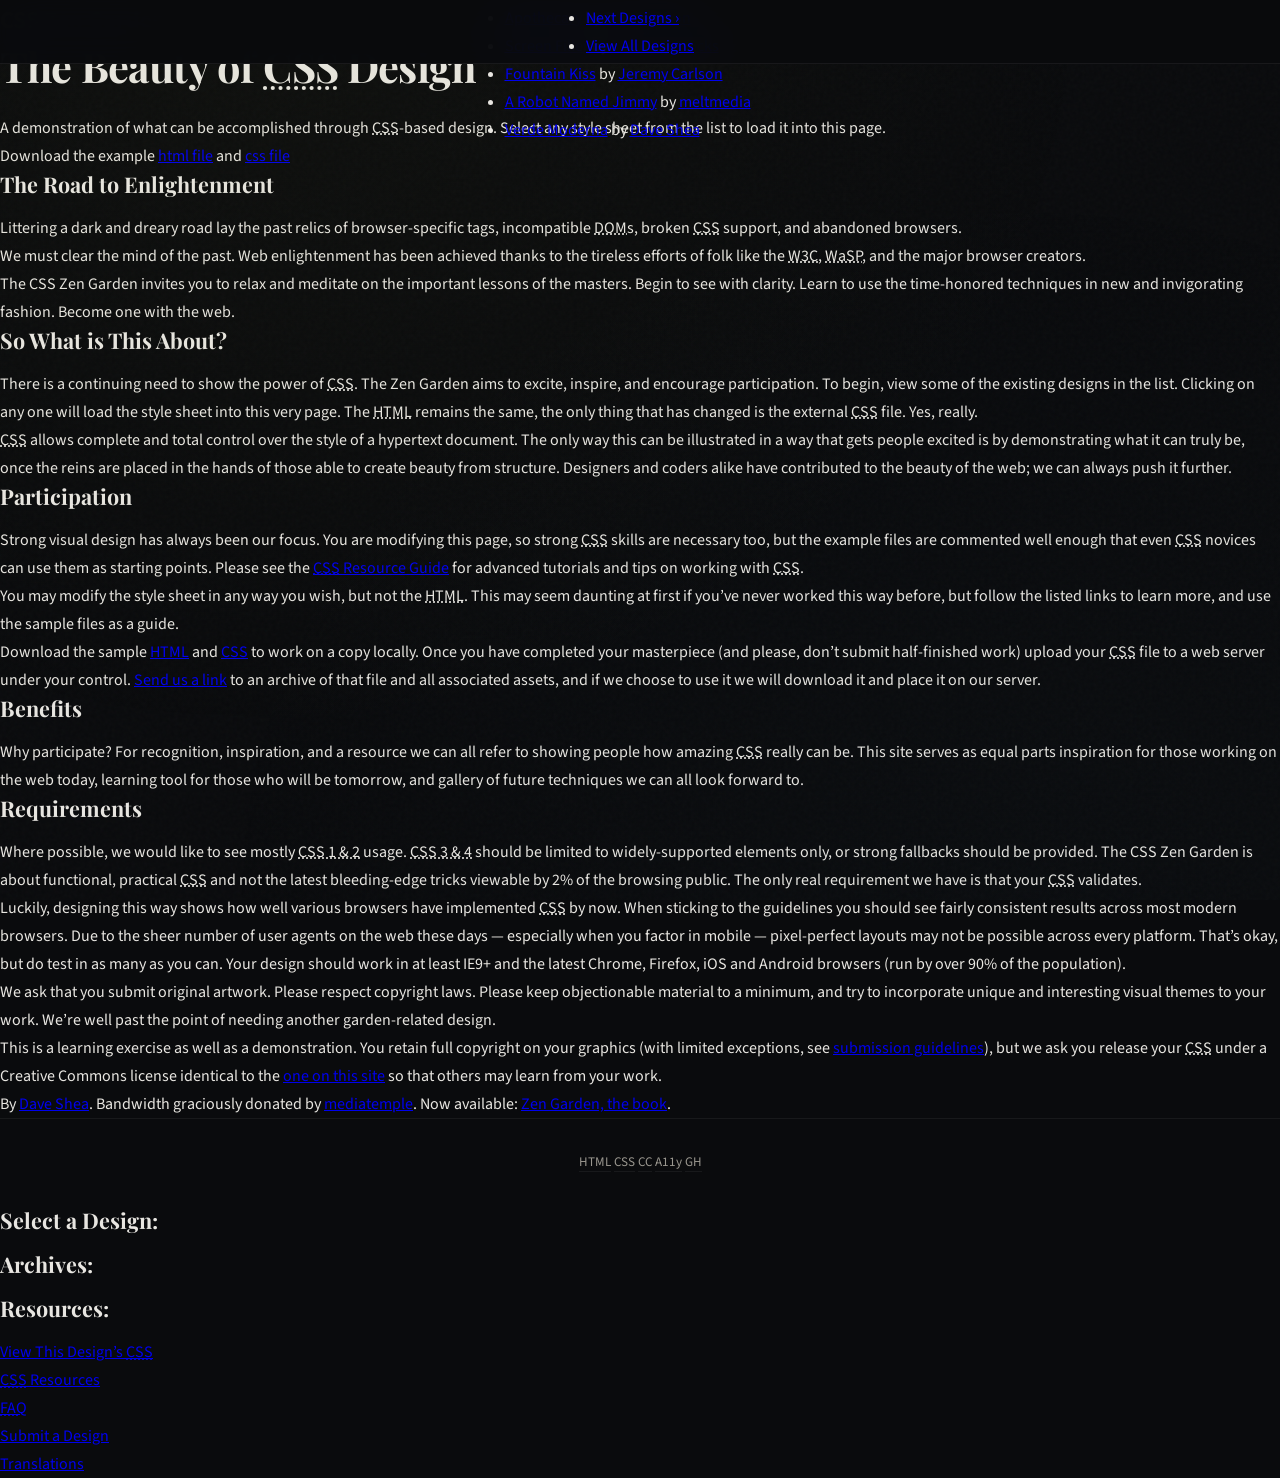
==== index.html @ 214fbd0a "Add files via upload" ====
<!DOCTYPE html>
<html lang="en">
<head>
	<meta charset="utf-8">
	<title>CSS Zen Garden: The Beauty of CSS Design</title>

	<link rel="stylesheet" media="screen" href="style.css?v=8may2013">
	<link rel="alternate" type="application/rss+xml" title="RSS" href="http://www.csszengarden.com/zengarden.xml">

	<meta name="viewport" content="width=device-width, initial-scale=1.0">
	<meta name="author" content="Dave Shea">
	<meta name="description" content="A demonstration of what can be accomplished visually through CSS-based design.">
	<meta name="robots" content="all">


	<!--[if lt IE 9]>
	<script src="script/html5shiv.js"></script>
	<![endif]-->
</head>

<!--



	View source is a feature, not a bug. Thanks for your curiosity and
	interest in participating!

	Here are the submission guidelines for the new and improved csszengarden.com:

	- CSS3? Of course! Prefix for ALL browsers where necessary.
	- go responsive; test your layout at multiple screen sizes.
	- your browser testing baseline: IE9+, recent Chrome/Firefox/Safari, and iOS/Android
	- Graceful degradation is acceptable, and in fact highly encouraged.
	- use classes for styling. Don't use ids.
	- web fonts are cool, just make sure you have a license to share the files. Hosted
	  services that are applied via the CSS file (ie. Google Fonts) will work fine, but
	  most that require custom HTML won't. TypeKit is supported, see the readme on this
	  page for usage instructions: https://github.com/mezzoblue/csszengarden.com/

	And a few tips on building your CSS file:

	- use :first-child, :last-child and :nth-child to get at non-classed elements
	- use ::before and ::after to create pseudo-elements for extra styling
	- use multiple background images to apply as many as you need to any element
	- use the Kellum Method for image replacement, if still needed. http://goo.gl/GXxdI
	- don't rely on the extra divs at the bottom. Use ::before and ::after instead.

		
-->

<body id="css-zen-garden">
<div class="page-wrapper">

	<section class="intro" id="zen-intro">
		<header role="banner">
			<h1>CSS Zen Garden</h1>
			<h2>The Beauty of <abbr title="Cascading Style Sheets">CSS</abbr> Design</h2>
		</header>

		<div class="summary" id="zen-summary" role="article">
			<p>A demonstration of what can be accomplished through <abbr title="Cascading Style Sheets">CSS</abbr>-based design. Select any style sheet from the list to load it into this page.</p>
			<p>Download the example <a href="/examples/index" title="This page's source HTML code, not to be modified.">html file</a> and <a href="/examples/style.css" title="This page's sample CSS, the file you may modify.">css file</a></p>
		</div>

		<div class="preamble" id="zen-preamble" role="article">
			<h3>The Road to Enlightenment</h3>
			<p>Littering a dark and dreary road lay the past relics of browser-specific tags, incompatible <abbr title="Document Object Model">DOM</abbr>s, broken <abbr title="Cascading Style Sheets">CSS</abbr> support, and abandoned browsers.</p>
			<p>We must clear the mind of the past. Web enlightenment has been achieved thanks to the tireless efforts of folk like the <abbr title="World Wide Web Consortium">W3C</abbr>, <abbr title="Web Standards Project">WaSP</abbr>, and the major browser creators.</p>
			<p>The CSS Zen Garden invites you to relax and meditate on the important lessons of the masters. Begin to see with clarity. Learn to use the time-honored techniques in new and invigorating fashion. Become one with the web.</p>
		</div>
	</section>

	<div class="main supporting" id="zen-supporting" role="main">
		<div class="explanation" id="zen-explanation" role="article">
			<h3>So What is This About?</h3>
			<p>There is a continuing need to show the power of <abbr title="Cascading Style Sheets">CSS</abbr>. The Zen Garden aims to excite, inspire, and encourage participation. To begin, view some of the existing designs in the list. Clicking on any one will load the style sheet into this very page. The <abbr title="HyperText Markup Language">HTML</abbr> remains the same, the only thing that has changed is the external <abbr title="Cascading Style Sheets">CSS</abbr> file. Yes, really.</p>
			<p><abbr title="Cascading Style Sheets">CSS</abbr> allows complete and total control over the style of a hypertext document. The only way this can be illustrated in a way that gets people excited is by demonstrating what it can truly be, once the reins are placed in the hands of those able to create beauty from structure. Designers and coders alike have contributed to the beauty of the web; we can always push it further.</p>
		</div>

		<div class="participation" id="zen-participation" role="article">
			<h3>Participation</h3>
			<p>Strong visual design has always been our focus. You are modifying this page, so strong <abbr title="Cascading Style Sheets">CSS</abbr> skills are necessary too, but the example files are commented well enough that even <abbr title="Cascading Style Sheets">CSS</abbr> novices can use them as starting points. Please see the <a href="/pages/resources/" title="A listing of CSS-related resources"><abbr title="Cascading Style Sheets">CSS</abbr> Resource Guide</a> for advanced tutorials and tips on working with <abbr title="Cascading Style Sheets">CSS</abbr>.</p>
			<p>You may modify the style sheet in any way you wish, but not the <abbr title="HyperText Markup Language">HTML</abbr>. This may seem daunting at first if you&#8217;ve never worked this way before, but follow the listed links to learn more, and use the sample files as a guide.</p>
			<p>Download the sample <a href="/examples/index" title="This page's source HTML code, not to be modified.">HTML</a> and <a href="/examples/style.css" title="This page's sample CSS, the file you may modify.">CSS</a> to work on a copy locally. Once you have completed your masterpiece (and please, don&#8217;t submit half-finished work) upload your <abbr title="Cascading Style Sheets">CSS</abbr> file to a web server under your control. <a href="/pages/submit/" title="Use the contact form to send us your CSS file">Send us a link</a> to an archive of that file and all associated assets, and if we choose to use it we will download it and place it on our server.</p>
		</div>

		<div class="benefits" id="zen-benefits" role="article">
			<h3>Benefits</h3>
			<p>Why participate? For recognition, inspiration, and a resource we can all refer to showing people how amazing <abbr title="Cascading Style Sheets">CSS</abbr> really can be. This site serves as equal parts inspiration for those working on the web today, learning tool for those who will be tomorrow, and gallery of future techniques we can all look forward to.</p>
		</div>

		<div class="requirements" id="zen-requirements" role="article">
			<h3>Requirements</h3>
			<p>Where possible, we would like to see mostly <abbr title="Cascading Style Sheets, levels 1 and 2">CSS 1 &amp; 2</abbr> usage. <abbr title="Cascading Style Sheets, levels 3 and 4">CSS 3 &amp; 4</abbr> should be limited to widely-supported elements only, or strong fallbacks should be provided. The CSS Zen Garden is about functional, practical <abbr title="Cascading Style Sheets">CSS</abbr> and not the latest bleeding-edge tricks viewable by 2% of the browsing public. The only real requirement we have is that your <abbr title="Cascading Style Sheets">CSS</abbr> validates.</p>
			<p>Luckily, designing this way shows how well various browsers have implemented <abbr title="Cascading Style Sheets">CSS</abbr> by now. When sticking to the guidelines you should see fairly consistent results across most modern browsers. Due to the sheer number of user agents on the web these days &#8212; especially when you factor in mobile &#8212; pixel-perfect layouts may not be possible across every platform. That&#8217;s okay, but do test in as many as you can. Your design should work in at least IE9+ and the latest Chrome, Firefox, iOS and Android browsers (run by over 90% of the population).</p>
			<p>We ask that you submit original artwork. Please respect copyright laws. Please keep objectionable material to a minimum, and try to incorporate unique and interesting visual themes to your work. We&#8217;re well past the point of needing another garden-related design.</p>
			<p>This is a learning exercise as well as a demonstration. You retain full copyright on your graphics (with limited exceptions, see <a href="/pages/submit/guidelines/">submission guidelines</a>), but we ask you release your <abbr title="Cascading Style Sheets">CSS</abbr> under a Creative Commons license identical to the <a href="http://creativecommons.org/licenses/by-nc-sa/3.0/" title="View the Zen Garden's license information.">one on this site</a> so that others may learn from your work.</p>
			<p role="contentinfo">By <a href="http://www.mezzoblue.com/">Dave Shea</a>. Bandwidth graciously donated by <a href="http://www.mediatemple.net/">mediatemple</a>. Now available: <a href="http://www.amazon.com/exec/obidos/ASIN/0321303474/mezzoblue-20/">Zen Garden, the book</a>.</p>
		</div>

		<footer>
			<a href="http://validator.w3.org/check/referer" title="Check the validity of this site&#8217;s HTML" class="zen-validate-html">HTML</a>
			<a href="http://jigsaw.w3.org/css-validator/check/referer" title="Check the validity of this site&#8217;s CSS" class="zen-validate-css">CSS</a>
			<a href="http://creativecommons.org/licenses/by-nc-sa/3.0/" title="View the Creative Commons license of this site: Attribution-NonCommercial-ShareAlike." class="zen-license">CC</a>
			<a href="http://mezzoblue.com/zengarden/faq/#aaa" title="Read about the accessibility of this site" class="zen-accessibility">A11y</a>
			<a href="https://github.com/mezzoblue/csszengarden.com" title="Fork this site on Github" class="zen-github">GH</a>
		</footer>

	</div>


	<aside class="sidebar" role="complementary">
		<div class="wrapper">

			<div class="design-selection" id="design-selection">
				<h3 class="select">Select a Design:</h3>
				<nav role="navigation">
					<ul>
					<li>
						<a href="/221/" class="design-name">Mid Century Modern</a> by						<a href="http://andrewlohman.com/" class="designer-name">Andrew Lohman</a>
					</li>					<li>
						<a href="/220/" class="design-name">Garments</a> by						<a href="http://danielmall.com/" class="designer-name">Dan Mall</a>
					</li>					<li>
						<a href="/219/" class="design-name">Steel</a> by						<a href="http://steffen-knoeller.de" class="designer-name">Steffen Knoeller</a>
					</li>					<li>
						<a href="/218/" class="design-name">Apothecary</a> by						<a href="http://trentwalton.com" class="designer-name">Trent Walton</a>
					</li>					<li>
						<a href="/217/" class="design-name">Screen Filler</a> by						<a href="http://elliotjaystocks.com/" class="designer-name">Elliot Jay Stocks</a>
					</li>					<li>
						<a href="/216/" class="design-name">Fountain Kiss</a> by						<a href="http://jeremycarlson.com" class="designer-name">Jeremy Carlson</a>
					</li>					<li>
						<a href="/215/" class="design-name">A Robot Named Jimmy</a> by						<a href="http://meltmedia.com/" class="designer-name">meltmedia</a>
					</li>					<li>
						<a href="/214/" class="design-name">Verde Moderna</a> by						<a href="http://www.mezzoblue.com/" class="designer-name">Dave Shea</a>
					</li>					</ul>
				</nav>
			</div>

			<div class="design-archives" id="design-archives">
				<h3 class="archives">Archives:</h3>
				<nav role="navigation">
					<ul>
						<li class="next">
							<a href="/214/page1">
								Next Designs <span class="indicator">&rsaquo;</span>
							</a>
						</li>
						<li class="viewall">
							<a href="/pages/alldesigns/" title="View every submission to the Zen Garden.">
								View All Designs							</a>
						</li>
					</ul>
				</nav>
			</div>

			<div class="zen-resources" id="zen-resources">
				<h3 class="resources">Resources:</h3>
				<ul>
					<li class="view-css">
						<a href="style.css" title="View the source CSS file of the currently-viewed design.">
							View This Design&#8217;s <abbr title="Cascading Style Sheets">CSS</abbr>						</a>
					</li>
					<li class="css-resources">
						<a href="/pages/resources/" title="Links to great sites with information on using CSS.">
							<abbr title="Cascading Style Sheets">CSS</abbr> Resources						</a>
					</li>
					<li class="zen-faq">
						<a href="/pages/faq/" title="A list of Frequently Asked Questions about the Zen Garden.">
							<abbr title="Frequently Asked Questions">FAQ</abbr>						</a>
					</li>
					<li class="zen-submit">
						<a href="/pages/submit/" title="Send in your own CSS file.">
							Submit a Design						</a>
					</li>
					<li class="zen-translations">
						<a href="/pages/translations/" title="View translated versions of this page.">
							Translations						</a>
					</li>
				</ul>
			</div>
		</div>
	</aside>


</div>

<!--

	These superfluous divs/spans were originally provided as catch-alls to add extra imagery.
	These days we have full ::before and ::after support, favour using those instead.
	These only remain for historical design compatibility. They might go away one day.
		
-->
<div class="extra1" role="presentation"></div><div class="extra2" role="presentation"></div><div class="extra3" role="presentation"></div>
<div class="extra4" role="presentation"></div><div class="extra5" role="presentation"></div><div class="extra6" role="presentation"></div>

</body>
</html>
---- style.css ----
/* ===== FONTS ===== */
@import url('https://fonts.googleapis.com/css2?family=Playfair+Display:ital,wght@0,400;0,700;0,900;1,400&family=Source+Sans+3:wght@300;400;600;700&family=JetBrains+Mono:wght@400;600&display=swap');

/* ===== CSS VARIABLES ===== */
:root {
  --bg-deep: #0a0b0d;
  --bg-primary: #111318;
  --bg-card: #181b22;
  --bg-card-hover: #1e222b;
  --bg-elevated: #222733;
  --border-subtle: rgba(255,255,255,0.06);
  --border-accent: rgba(190,200,60,0.25);

  --text-primary: #e8e6e1;
  --text-secondary: #9a978f;
  --text-muted: #5c5a54;
  --text-accent: #c8cc44;

  --accent: #c8cc44;
  --accent-dim: rgba(200,204,68,0.15);
  --accent-glow: rgba(200,204,68,0.08);
  --danger: #c44444;
  --danger-dim: rgba(196,68,68,0.15);
  --info: #4a8fb8;
  --info-dim: rgba(74,143,184,0.12);

  --font-display: 'Playfair Display', Georgia, serif;
  --font-body: 'Source Sans 3', 'Segoe UI', sans-serif;
  --font-mono: 'JetBrains Mono', 'Consolas', monospace;

  --max-width: 960px;
  --nav-height: 64px;
  --radius: 6px;
  --transition: 0.3s cubic-bezier(0.25, 0.46, 0.45, 0.94);
}

/* ===== RESET ===== */
*, *::before, *::after { box-sizing: border-box; margin: 0; padding: 0; }
html { scroll-behavior: smooth; font-size: 16px; }
body {
  font-family: var(--font-body);
  background: var(--bg-deep);
  color: var(--text-primary);
  line-height: 1.75;
  font-weight: 400;
  -webkit-font-smoothing: antialiased;
  overflow-x: hidden;
}

/* ===== TEXTURE OVERLAY ===== */
body::before {
  content: '';
  position: fixed;
  top: 0; left: 0; width: 100%; height: 100%;
  background: 
    radial-gradient(ellipse at 20% 0%, rgba(200,204,68,0.03) 0%, transparent 60%),
    radial-gradient(ellipse at 80% 100%, rgba(74,143,184,0.02) 0%, transparent 60%);
  pointer-events: none;
  z-index: 0;
}

/* Grain texture */
body::after {
  content: '';
  position: fixed;
  top: 0; left: 0; width: 100%; height: 100%;
  opacity: 0.025;
  background-image: url("data:image/svg+xml,%3Csvg viewBox='0 0 256 256' xmlns='http://www.w3.org/2000/svg'%3E%3Cfilter id='noise'%3E%3CfeTurbulence type='fractalNoise' baseFrequency='0.9' numOctaves='4' stitchTiles='stitch'/%3E%3C/filter%3E%3Crect width='100%25' height='100%25' filter='url(%23noise)'/%3E%3C/svg%3E");
  pointer-events: none;
  z-index: 0;
}

/* ===== NAVIGATION ===== */
nav {
  position: fixed;
  top: 0; left: 0; right: 0;
  height: var(--nav-height);
  background: rgba(10,11,13,0.88);
  backdrop-filter: blur(20px);
  -webkit-backdrop-filter: blur(20px);
  border-bottom: 1px solid var(--border-subtle);
  z-index: 1000;
  display: flex;
  align-items: center;
  justify-content: center;
}

.nav-inner {
  width: 100%;
  max-width: 1100px;
  padding: 0 2rem;
  display: flex;
  align-items: center;
  justify-content: space-between;
}

.nav-logo {
  font-family: var(--font-display);
  font-weight: 700;
  font-size: 1.1rem;
  color: var(--text-primary);
  text-decoration: none;
  letter-spacing: -0.02em;
  display: flex;
  align-items: center;
  gap: 0.5rem;
}

.nav-logo .formula {
  font-family: var(--font-mono);
  font-size: 0.7rem;
  color: var(--text-accent);
  background: var(--accent-dim);
  padding: 2px 8px;
  border-radius: 3px;
  letter-spacing: 0.02em;
}

.nav-links {
  display: flex;
  gap: 0.25rem;
  list-style: none;
}

.nav-links a {
  font-size: 0.82rem;
  font-weight: 600;
  color: var(--text-secondary);
  text-decoration: none;
  padding: 0.4rem 0.75rem;
  border-radius: var(--radius);
  transition: var(--transition);
  letter-spacing: 0.03em;
  text-transform: uppercase;
}

.nav-links a:hover,
.nav-links a.active {
  color: var(--text-accent);
  background: var(--accent-dim);
}

/* Hamburger */
.nav-toggle {
  display: none;
  background: none;
  border: none;
  cursor: pointer;
  padding: 0.5rem;
}

.nav-toggle span {
  display: block;
  width: 22px;
  height: 2px;
  background: var(--text-primary);
  margin: 5px 0;
  transition: var(--transition);
  border-radius: 2px;
}

@media (max-width: 768px) {
  .nav-toggle { display: block; }
  .nav-links {
    display: none;
    position: absolute;
    top: var(--nav-height);
    left: 0; right: 0;
    background: rgba(10,11,13,0.96);
    backdrop-filter: blur(20px);
    flex-direction: column;
    padding: 1rem;
    border-bottom: 1px solid var(--border-subtle);
  }
  .nav-links.open { display: flex; }
  .nav-links a { padding: 0.75rem 1rem; font-size: 0.9rem; }
}

/* ===== MAIN CONTENT ===== */
main {
  position: relative;
  z-index: 1;
  max-width: var(--max-width);
  margin: 0 auto;
  padding: calc(var(--nav-height) + 3rem) 2rem 4rem;
}

/* ===== HERO ===== */
.hero {
  min-height: calc(100vh - var(--nav-height));
  display: flex;
  flex-direction: column;
  justify-content: center;
  padding: 4rem 0 2rem;
}

.hero-eyebrow {
  font-family: var(--font-mono);
  font-size: 0.75rem;
  font-weight: 600;
  color: var(--text-accent);
  letter-spacing: 0.15em;
  text-transform: uppercase;
  margin-bottom: 1.5rem;
  opacity: 0;
  animation: fadeUp 0.8s ease forwards 0.2s;
}

.hero h1 {
  font-family: var(--font-display);
  font-size: clamp(2.4rem, 6vw, 4.2rem);
  font-weight: 900;
  line-height: 1.1;
  letter-spacing: -0.03em;
  color: var(--text-primary);
  margin-bottom: 1.5rem;
  opacity: 0;
  animation: fadeUp 0.8s ease forwards 0.4s;
}

.hero h1 em {
  font-style: italic;
  color: var(--text-accent);
}

.hero-subtitle {
  font-size: 1.15rem;
  color: var(--text-secondary);
  max-width: 600px;
  line-height: 1.7;
  opacity: 0;
  animation: fadeUp 0.8s ease forwards 0.6s;
}

.hero-cta {
  margin-top: 2.5rem;
  display: flex;
  gap: 1rem;
  flex-wrap: wrap;
  opacity: 0;
  animation: fadeUp 0.8s ease forwards 0.8s;
}

.btn {
  display: inline-flex;
  align-items: center;
  gap: 0.5rem;
  padding: 0.75rem 1.5rem;
  font-family: var(--font-body);
  font-size: 0.88rem;
  font-weight: 600;
  text-decoration: none;
  border-radius: var(--radius);
  transition: var(--transition);
  cursor: pointer;
  border: none;
  letter-spacing: 0.02em;
}

.btn-primary {
  background: var(--accent);
  color: var(--bg-deep);
}

.btn-primary:hover {
  background: #d6da52;
  transform: translateY(-1px);
  box-shadow: 0 4px 20px rgba(200,204,68,0.25);
}

.btn-ghost {
  background: transparent;
  color: var(--text-secondary);
  border: 1px solid var(--border-subtle);
}

.btn-ghost:hover {
  color: var(--text-primary);
  border-color: rgba(255,255,255,0.15);
  background: rgba(255,255,255,0.03);
}

/* ===== SECTION HEADINGS ===== */
.section-label {
  font-family: var(--font-mono);
  font-size: 0.72rem;
  font-weight: 600;
  color: var(--text-accent);
  letter-spacing: 0.15em;
  text-transform: uppercase;
  margin-bottom: 0.75rem;
}

h2 {
  font-family: var(--font-display);
  font-size: clamp(1.8rem, 4vw, 2.6rem);
  font-weight: 700;
  line-height: 1.15;
  letter-spacing: -0.02em;
  margin-bottom: 1.5rem;
}

h3 {
  font-family: var(--font-display);
  font-size: 1.35rem;
  font-weight: 700;
  line-height: 1.3;
  margin-bottom: 1rem;
  color: var(--text-primary);
}

/* ===== CONTENT BLOCKS ===== */
.content-section {
  margin-bottom: 4rem;
}

.content-section p {
  font-size: 1.02rem;
  color: var(--text-secondary);
  margin-bottom: 1.25rem;
  max-width: 680px;
}

.content-section p strong {
  color: var(--text-primary);
  font-weight: 600;
}

/* ===== INFO CARDS ===== */
.card-grid {
  display: grid;
  grid-template-columns: repeat(auto-fit, minmax(280px, 1fr));
  gap: 1.25rem;
  margin: 2rem 0;
}

.card {
  background: var(--bg-card);
  border: 1px solid var(--border-subtle);
  border-radius: var(--radius);
  padding: 1.75rem;
  transition: var(--transition);
}

.card:hover {
  background: var(--bg-card-hover);
  border-color: var(--border-accent);
  transform: translateY(-2px);
  box-shadow: 0 8px 30px rgba(0,0,0,0.3);
}

.card-icon {
  font-size: 1.6rem;
  margin-bottom: 0.75rem;
  display: block;
}

.card h4 {
  font-family: var(--font-display);
  font-size: 1.1rem;
  font-weight: 700;
  margin-bottom: 0.5rem;
  color: var(--text-primary);
}

.card p {
  font-size: 0.92rem;
  color: var(--text-secondary);
  line-height: 1.65;
}

/* ===== DATA TABLE ===== */
.data-table {
  width: 100%;
  border-collapse: collapse;
  margin: 2rem 0;
  font-size: 0.92rem;
}

.data-table th {
  text-align: left;
  padding: 0.75rem 1rem;
  font-family: var(--font-mono);
  font-size: 0.72rem;
  font-weight: 600;
  letter-spacing: 0.1em;
  text-transform: uppercase;
  color: var(--text-accent);
  background: var(--accent-dim);
  border-bottom: 1px solid var(--border-accent);
}

.data-table td {
  padding: 0.75rem 1rem;
  border-bottom: 1px solid var(--border-subtle);
  color: var(--text-secondary);
}

.data-table td:first-child {
  color: var(--text-primary);
  font-weight: 600;
}

.data-table tr:hover td {
  background: rgba(255,255,255,0.015);
}

/* ===== CALLOUT BOX ===== */
.callout {
  border-left: 3px solid var(--accent);
  background: var(--accent-glow);
  padding: 1.25rem 1.5rem;
  border-radius: 0 var(--radius) var(--radius) 0;
  margin: 2rem 0;
}

.callout.danger {
  border-left-color: var(--danger);
  background: var(--danger-dim);
}

.callout.info {
  border-left-color: var(--info);
  background: var(--info-dim);
}

.callout p {
  font-size: 0.95rem;
  color: var(--text-secondary);
  margin: 0;
}

.callout strong {
  color: var(--text-primary);
}

/* ===== CHEMICAL EQUATION ===== */
.equation-block {
  background: var(--bg-card);
  border: 1px solid var(--border-subtle);
  border-radius: var(--radius);
  padding: 2rem;
  text-align: center;
  margin: 2rem 0;
  overflow-x: auto;
}

.equation {
  font-family: var(--font-mono);
  font-size: 1.15rem;
  color: var(--text-primary);
  letter-spacing: 0.02em;
}

.equation .reactant { color: var(--info); }
.equation .product { color: var(--text-accent); }
.equation .arrow { color: var(--text-muted); margin: 0 0.75rem; font-size: 1.3rem; }
.equation .plus { color: var(--text-muted); margin: 0 0.4rem; }
.equation sub { font-size: 0.75em; }

.equation-label {
  font-size: 0.78rem;
  color: var(--text-muted);
  margin-top: 0.75rem;
  font-family: var(--font-mono);
  letter-spacing: 0.05em;
}

/* ===== MOLECULE DIAGRAM ===== */
.molecule-display {
  background: var(--bg-card);
  border: 1px solid var(--border-subtle);
  border-radius: var(--radius);
  padding: 2.5rem;
  margin: 2rem 0;
  text-align: center;
  position: relative;
  overflow: hidden;
}

.molecule-svg {
  max-width: 500px;
  margin: 0 auto;
}

/* ===== TIMELINE ===== */
.timeline {
  position: relative;
  padding-left: 2.5rem;
  margin: 2rem 0;
}

.timeline::before {
  content: '';
  position: absolute;
  left: 0;
  top: 0;
  bottom: 0;
  width: 2px;
  background: linear-gradient(to bottom, var(--accent), var(--border-subtle));
}

.timeline-item {
  position: relative;
  margin-bottom: 2.5rem;
  padding-bottom: 0.5rem;
}

.timeline-item::before {
  content: '';
  position: absolute;
  left: -2.65rem;
  top: 0.4rem;
  width: 10px;
  height: 10px;
  border-radius: 50%;
  background: var(--accent);
  box-shadow: 0 0 12px rgba(200,204,68,0.4);
}

.timeline-date {
  font-family: var(--font-mono);
  font-size: 0.78rem;
  font-weight: 600;
  color: var(--text-accent);
  letter-spacing: 0.08em;
  margin-bottom: 0.35rem;
}

.timeline-item h4 {
  font-family: var(--font-display);
  font-size: 1.15rem;
  font-weight: 700;
  margin-bottom: 0.5rem;
  color: var(--text-primary);
}

.timeline-item p {
  font-size: 0.95rem;
  color: var(--text-secondary);
  max-width: 600px;
}

/* ===== CITATION LIST ===== */
.citation-list {
  list-style: none;
  counter-reset: cite;
}

.citation-list li {
  counter-increment: cite;
  position: relative;
  padding: 1.25rem 1.5rem 1.25rem 3.5rem;
  margin-bottom: 0.75rem;
  background: var(--bg-card);
  border: 1px solid var(--border-subtle);
  border-radius: var(--radius);
  font-size: 0.9rem;
  color: var(--text-secondary);
  line-height: 1.6;
  word-break: break-word;
  transition: var(--transition);
}

.citation-list li:hover {
  border-color: var(--border-accent);
  background: var(--bg-card-hover);
}

.citation-list li::before {
  content: counter(cite);
  position: absolute;
  left: 1.25rem;
  top: 1.25rem;
  font-family: var(--font-mono);
  font-size: 0.75rem;
  font-weight: 600;
  color: var(--text-accent);
}

.citation-list li a {
  color: var(--info);
  text-decoration: none;
  border-bottom: 1px solid rgba(74,143,184,0.3);
  transition: var(--transition);
}

.citation-list li a:hover {
  color: #6db3d9;
  border-bottom-color: #6db3d9;
}

/* ===== NAV CARDS (for index page) ===== */
.nav-card-grid {
  display: grid;
  grid-template-columns: repeat(auto-fit, minmax(260px, 1fr));
  gap: 1rem;
  margin: 2rem 0;
}

.nav-card {
  display: block;
  background: var(--bg-card);
  border: 1px solid var(--border-subtle);
  border-radius: var(--radius);
  padding: 1.75rem;
  text-decoration: none;
  transition: var(--transition);
  position: relative;
  overflow: hidden;
}

.nav-card::after {
  content: '→';
  position: absolute;
  top: 1.75rem;
  right: 1.75rem;
  color: var(--text-muted);
  transition: var(--transition);
  font-size: 1.1rem;
}

.nav-card:hover {
  background: var(--bg-card-hover);
  border-color: var(--border-accent);
  transform: translateY(-3px);
  box-shadow: 0 12px 40px rgba(0,0,0,0.4);
}

.nav-card:hover::after {
  color: var(--text-accent);
  transform: translateX(3px);
}

.nav-card .card-number {
  font-family: var(--font-mono);
  font-size: 0.7rem;
  font-weight: 600;
  color: var(--text-accent);
  letter-spacing: 0.1em;
  margin-bottom: 0.75rem;
}

.nav-card h3 {
  font-family: var(--font-display);
  font-size: 1.2rem;
  font-weight: 700;
  color: var(--text-primary);
  margin-bottom: 0.4rem;
}

.nav-card p {
  font-size: 0.88rem;
  color: var(--text-secondary);
  line-height: 1.55;
}

/* ===== PROCESS STEPS ===== */
.process-step {
  display: flex;
  gap: 1.5rem;
  margin-bottom: 2.5rem;
  align-items: flex-start;
}

.step-number {
  flex-shrink: 0;
  width: 40px;
  height: 40px;
  border-radius: 50%;
  background: var(--accent-dim);
  border: 1px solid var(--border-accent);
  display: flex;
  align-items: center;
  justify-content: center;
  font-family: var(--font-mono);
  font-size: 0.82rem;
  font-weight: 600;
  color: var(--text-accent);
}

.step-content h4 {
  font-family: var(--font-display);
  font-weight: 700;
  font-size: 1.05rem;
  margin-bottom: 0.35rem;
  color: var(--text-primary);
}

.step-content p {
  font-size: 0.95rem;
  color: var(--text-secondary);
  line-height: 1.65;
}

/* ===== FOOTER ===== */
footer {
  position: relative;
  z-index: 1;
  border-top: 1px solid var(--border-subtle);
  padding: 2rem;
  text-align: center;
  font-size: 0.82rem;
  color: var(--text-muted);
}

footer a {
  color: var(--text-secondary);
  text-decoration: none;
  border-bottom: 1px solid var(--border-subtle);
  transition: var(--transition);
}

footer a:hover {
  color: var(--text-accent);
  border-bottom-color: var(--text-accent);
}

/* ===== SCROLL ANIMATIONS ===== */
.reveal {
  opacity: 0;
  transform: translateY(24px);
  transition: opacity 0.7s ease, transform 0.7s ease;
}

.reveal.visible {
  opacity: 1;
  transform: translateY(0);
}

@keyframes fadeUp {
  from { opacity: 0; transform: translateY(20px); }
  to   { opacity: 1; transform: translateY(0); }
}

/* ===== PAGE HEADER (non-hero pages) ===== */
.page-header {
  padding: 2rem 0 3rem;
  border-bottom: 1px solid var(--border-subtle);
  margin-bottom: 3rem;
}

.page-header h1 {
  font-family: var(--font-display);
  font-size: clamp(2rem, 5vw, 3rem);
  font-weight: 900;
  line-height: 1.15;
  letter-spacing: -0.03em;
}

.page-header .lead {
  font-size: 1.1rem;
  color: var(--text-secondary);
  margin-top: 1rem;
  max-width: 620px;
}

/* ===== INLINE CITATION MARKER ===== */
.cite {
  font-family: var(--font-mono);
  font-size: 0.65rem;
  color: var(--text-accent);
  vertical-align: super;
  margin-left: 1px;
  cursor: default;
  opacity: 0.7;
}

.cite:hover { opacity: 1; }

/* ===== QUIZ ===== */
.quiz-container {
  margin: 2rem 0;
}

.quiz-question {
  background: var(--bg-card);
  border: 1px solid var(--border-subtle);
  border-radius: var(--radius);
  padding: 1.75rem;
  margin-bottom: 1.25rem;
}

.quiz-question h4 {
  font-family: var(--font-display);
  font-size: 1.05rem;
  font-weight: 700;
  margin-bottom: 1rem;
  color: var(--text-primary);
}

.quiz-options {
  display: flex;
  flex-direction: column;
  gap: 0.5rem;
}

.quiz-option {
  display: block;
  width: 100%;
  text-align: left;
  padding: 0.75rem 1rem;
  background: var(--bg-primary);
  border: 1px solid var(--border-subtle);
  border-radius: var(--radius);
  color: var(--text-secondary);
  font-family: var(--font-body);
  font-size: 0.92rem;
  cursor: pointer;
  transition: var(--transition);
}

.quiz-option:hover {
  border-color: var(--border-accent);
  color: var(--text-primary);
  background: var(--bg-card-hover);
}

.quiz-option.correct {
  border-color: var(--accent);
  background: var(--accent-dim);
  color: var(--text-accent);
}

.quiz-option.incorrect {
  border-color: var(--danger);
  background: var(--danger-dim);
  color: var(--danger);
}

.quiz-option:disabled {
  cursor: default;
  opacity: 0.6;
}

.quiz-option.correct:disabled,
.quiz-option.incorrect:disabled {
  opacity: 1;
}

.quiz-feedback {
  margin-top: 0.75rem;
  font-size: 0.88rem;
  display: none;
  padding: 0.75rem 1rem;
  border-radius: var(--radius);
}

.quiz-feedback.show { display: block; }
.quiz-feedback.correct-fb { background: var(--accent-dim); color: var(--text-accent); }
.quiz-feedback.incorrect-fb { background: var(--danger-dim); color: var(--danger); }

.quiz-score {
  text-align: center;
  padding: 2rem;
  background: var(--bg-card);
  border: 1px solid var(--border-accent);
  border-radius: var(--radius);
  margin-top: 1.5rem;
  display: none;
}

.quiz-score.show { display: block; }

.quiz-score .score-number {
  font-family: var(--font-display);
  font-size: 3rem;
  font-weight: 900;
  color: var(--text-accent);
}

.quiz-score p {
  color: var(--text-secondary);
  margin-top: 0.5rem;
}

/* ===== PREV / NEXT NAV ===== */
.page-nav {
  display: flex;
  justify-content: space-between;
  gap: 1rem;
  margin-top: 4rem;
  padding-top: 2rem;
  border-top: 1px solid var(--border-subtle);
}

.page-nav a {
  display: block;
  text-decoration: none;
  padding: 1rem 1.25rem;
  background: var(--bg-card);
  border: 1px solid var(--border-subtle);
  border-radius: var(--radius);
  transition: var(--transition);
  max-width: 48%;
}

.page-nav a:hover {
  border-color: var(--border-accent);
  background: var(--bg-card-hover);
  transform: translateY(-1px);
}

.page-nav .nav-dir {
  font-family: var(--font-mono);
  font-size: 0.7rem;
  color: var(--text-accent);
  letter-spacing: 0.1em;
  text-transform: uppercase;
  display: block;
  margin-bottom: 0.25rem;
}

.page-nav .nav-title {
  font-family: var(--font-display);
  font-weight: 700;
  font-size: 1rem;
  color: var(--text-primary);
}

.page-nav .next { text-align: right; margin-left: auto; }

/* ===== RESPONSIVE ===== */
@media (max-width: 600px) {
  main { padding-left: 1.25rem; padding-right: 1.25rem; }
  .card-grid, .nav-card-grid { grid-template-columns: 1fr; }
  .process-step { flex-direction: column; gap: 0.75rem; }
  .page-nav { flex-direction: column; }
  .page-nav a { max-width: 100%; }
  .page-nav .next { text-align: left; }
}
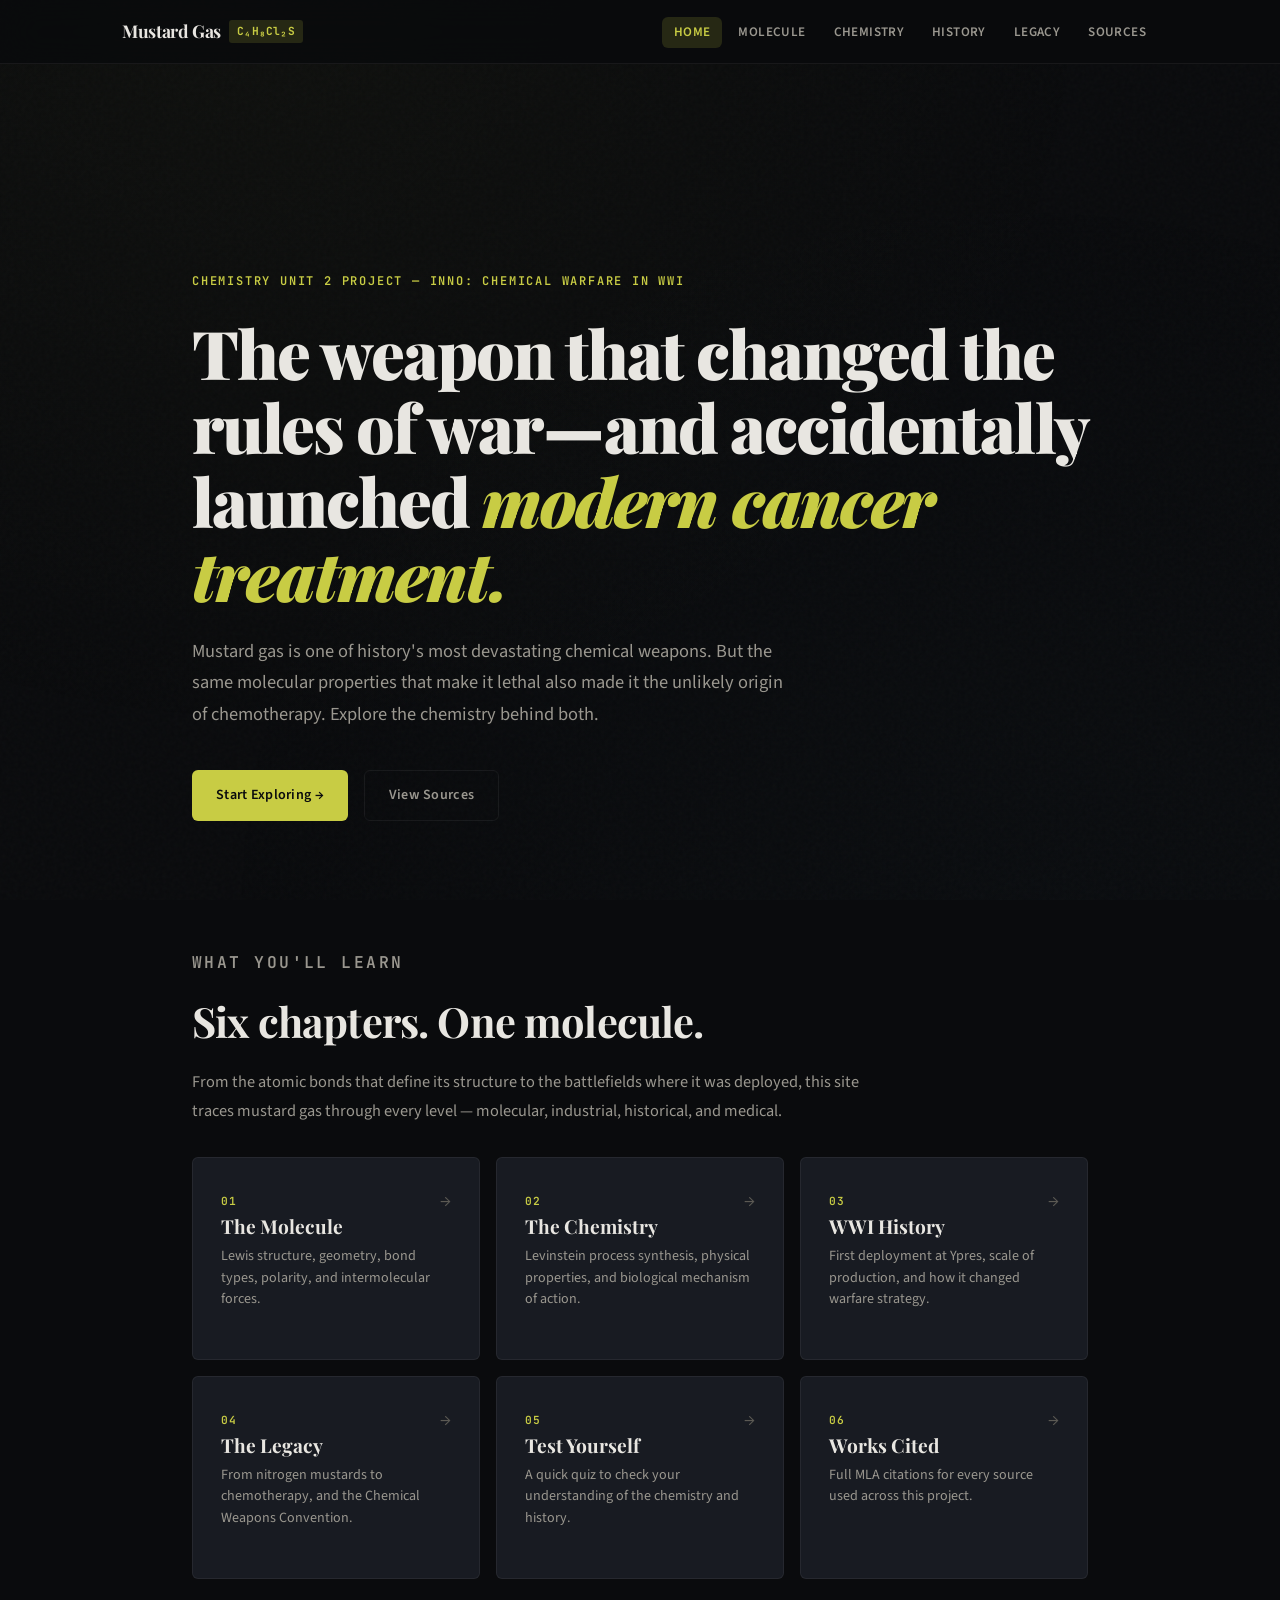
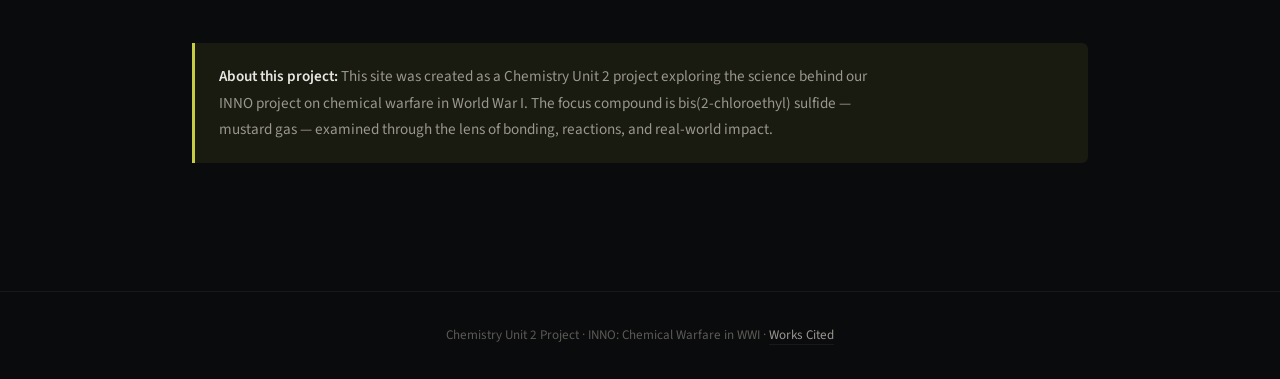
==== commit 4a598025: "update index.html" ====
--- a/index.html
+++ b/index.html
@@ -1,198 +1,97 @@
 <!DOCTYPE html>
 <html lang="en">
 <head>
-	<meta charset="utf-8">
-	<title>CSS Zen Garden: The Beauty of CSS Design</title>
+  <meta charset="UTF-8">
+  <meta name="viewport" content="width=device-width, initial-scale=1.0">
+  <title>Mustard Gas — The Chemistry of Chemical Warfare</title>
+  <link rel="stylesheet" href="style.css">
+</head>
+<body>
 
-	<link rel="stylesheet" media="screen" href="style.css?v=8may2013">
-	<link rel="alternate" type="application/rss+xml" title="RSS" href="http://www.csszengarden.com/zengarden.xml">
+  <nav>
+    <div class="nav-inner">
+      <a href="index.html" class="nav-logo">
+        Mustard Gas <span class="formula">C₄H₈Cl₂S</span>
+      </a>
+      <button class="nav-toggle" aria-label="Toggle navigation">
+        <span></span><span></span><span></span>
+      </button>
+      <ul class="nav-links">
+        <li><a href="index.html">Home</a></li>
+        <li><a href="molecule.html">Molecule</a></li>
+        <li><a href="chemistry.html">Chemistry</a></li>
+        <li><a href="history.html">History</a></li>
+        <li><a href="legacy.html">Legacy</a></li>
+        <li><a href="sources.html">Sources</a></li>
+      </ul>
+    </div>
+  </nav>
 
-	<meta name="viewport" content="width=device-width, initial-scale=1.0">
-	<meta name="author" content="Dave Shea">
-	<meta name="description" content="A demonstration of what can be accomplished visually through CSS-based design.">
-	<meta name="robots" content="all">
+  <main>
+    <section class="hero">
+      <p class="hero-eyebrow">Chemistry Unit 2 Project — INNO: Chemical Warfare in WWI</p>
+      <h1>The weapon that changed the rules of war&thinsp;—&thinsp;and accidentally launched <em>modern cancer treatment.</em></h1>
+      <p class="hero-subtitle">
+        Mustard gas is one of history's most devastating chemical weapons. But the same molecular properties that make it lethal also made it the unlikely origin of chemotherapy. Explore the chemistry behind both.
+      </p>
+      <div class="hero-cta">
+        <a href="molecule.html" class="btn btn-primary">Start Exploring →</a>
+        <a href="sources.html" class="btn btn-ghost">View Sources</a>
+      </div>
+    </section>
 
+    <section class="content-section reveal">
+      <p class="section-label">What You'll Learn</p>
+      <h2>Six chapters. One molecule.</h2>
+      <p>
+        From the atomic bonds that define its structure to the battlefields where it was deployed, this site traces mustard gas through every level — molecular, industrial, historical, and medical.
+      </p>
 
-	<!--[if lt IE 9]>
-	<script src="script/html5shiv.js"></script>
-	<![endif]-->
-</head>
+      <div class="nav-card-grid">
+        <a href="molecule.html" class="nav-card">
+          <span class="card-number">01</span>
+          <h3>The Molecule</h3>
+          <p>Lewis structure, geometry, bond types, polarity, and intermolecular forces.</p>
+        </a>
+        <a href="chemistry.html" class="nav-card">
+          <span class="card-number">02</span>
+          <h3>The Chemistry</h3>
+          <p>Levinstein process synthesis, physical properties, and biological mechanism of action.</p>
+        </a>
+        <a href="history.html" class="nav-card">
+          <span class="card-number">03</span>
+          <h3>WWI History</h3>
+          <p>First deployment at Ypres, scale of production, and how it changed warfare strategy.</p>
+        </a>
+        <a href="legacy.html" class="nav-card">
+          <span class="card-number">04</span>
+          <h3>The Legacy</h3>
+          <p>From nitrogen mustards to chemotherapy, and the Chemical Weapons Convention.</p>
+        </a>
+        <a href="quiz.html" class="nav-card">
+          <span class="card-number">05</span>
+          <h3>Test Yourself</h3>
+          <p>A quick quiz to check your understanding of the chemistry and history.</p>
+        </a>
+        <a href="sources.html" class="nav-card">
+          <span class="card-number">06</span>
+          <h3>Works Cited</h3>
+          <p>Full MLA citations for every source used across this project.</p>
+        </a>
+      </div>
+    </section>
 
-<!--
+    <section class="content-section reveal">
+      <div class="callout">
+        <p><strong>About this project:</strong> This site was created as a Chemistry Unit 2 project exploring the science behind our INNO project on chemical warfare in World War I. The focus compound is bis(2-chloroethyl) sulfide — mustard gas — examined through the lens of bonding, reactions, and real-world impact.</p>
+      </div>
+    </section>
+  </main>
 
+  <footer>
+    <p>Chemistry Unit 2 Project · INNO: Chemical Warfare in WWI · <a href="sources.html">Works Cited</a></p>
+  </footer>
 
-
-	View source is a feature, not a bug. Thanks for your curiosity and
-	interest in participating!
-
-	Here are the submission guidelines for the new and improved csszengarden.com:
-
-	- CSS3? Of course! Prefix for ALL browsers where necessary.
-	- go responsive; test your layout at multiple screen sizes.
-	- your browser testing baseline: IE9+, recent Chrome/Firefox/Safari, and iOS/Android
-	- Graceful degradation is acceptable, and in fact highly encouraged.
-	- use classes for styling. Don't use ids.
-	- web fonts are cool, just make sure you have a license to share the files. Hosted
-	  services that are applied via the CSS file (ie. Google Fonts) will work fine, but
-	  most that require custom HTML won't. TypeKit is supported, see the readme on this
-	  page for usage instructions: https://github.com/mezzoblue/csszengarden.com/
-
-	And a few tips on building your CSS file:
-
-	- use :first-child, :last-child and :nth-child to get at non-classed elements
-	- use ::before and ::after to create pseudo-elements for extra styling
-	- use multiple background images to apply as many as you need to any element
-	- use the Kellum Method for image replacement, if still needed. http://goo.gl/GXxdI
-	- don't rely on the extra divs at the bottom. Use ::before and ::after instead.
-
-		
--->
-
-<body id="css-zen-garden">
-<div class="page-wrapper">
-
-	<section class="intro" id="zen-intro">
-		<header role="banner">
-			<h1>CSS Zen Garden</h1>
-			<h2>The Beauty of <abbr title="Cascading Style Sheets">CSS</abbr> Design</h2>
-		</header>
-
-		<div class="summary" id="zen-summary" role="article">
-			<p>A demonstration of what can be accomplished through <abbr title="Cascading Style Sheets">CSS</abbr>-based design. Select any style sheet from the list to load it into this page.</p>
-			<p>Download the example <a href="/examples/index" title="This page's source HTML code, not to be modified.">html file</a> and <a href="/examples/style.css" title="This page's sample CSS, the file you may modify.">css file</a></p>
-		</div>
-
-		<div class="preamble" id="zen-preamble" role="article">
-			<h3>The Road to Enlightenment</h3>
-			<p>Littering a dark and dreary road lay the past relics of browser-specific tags, incompatible <abbr title="Document Object Model">DOM</abbr>s, broken <abbr title="Cascading Style Sheets">CSS</abbr> support, and abandoned browsers.</p>
-			<p>We must clear the mind of the past. Web enlightenment has been achieved thanks to the tireless efforts of folk like the <abbr title="World Wide Web Consortium">W3C</abbr>, <abbr title="Web Standards Project">WaSP</abbr>, and the major browser creators.</p>
-			<p>The CSS Zen Garden invites you to relax and meditate on the important lessons of the masters. Begin to see with clarity. Learn to use the time-honored techniques in new and invigorating fashion. Become one with the web.</p>
-		</div>
-	</section>
-
-	<div class="main supporting" id="zen-supporting" role="main">
-		<div class="explanation" id="zen-explanation" role="article">
-			<h3>So What is This About?</h3>
-			<p>There is a continuing need to show the power of <abbr title="Cascading Style Sheets">CSS</abbr>. The Zen Garden aims to excite, inspire, and encourage participation. To begin, view some of the existing designs in the list. Clicking on any one will load the style sheet into this very page. The <abbr title="HyperText Markup Language">HTML</abbr> remains the same, the only thing that has changed is the external <abbr title="Cascading Style Sheets">CSS</abbr> file. Yes, really.</p>
-			<p><abbr title="Cascading Style Sheets">CSS</abbr> allows complete and total control over the style of a hypertext document. The only way this can be illustrated in a way that gets people excited is by demonstrating what it can truly be, once the reins are placed in the hands of those able to create beauty from structure. Designers and coders alike have contributed to the beauty of the web; we can always push it further.</p>
-		</div>
-
-		<div class="participation" id="zen-participation" role="article">
-			<h3>Participation</h3>
-			<p>Strong visual design has always been our focus. You are modifying this page, so strong <abbr title="Cascading Style Sheets">CSS</abbr> skills are necessary too, but the example files are commented well enough that even <abbr title="Cascading Style Sheets">CSS</abbr> novices can use them as starting points. Please see the <a href="/pages/resources/" title="A listing of CSS-related resources"><abbr title="Cascading Style Sheets">CSS</abbr> Resource Guide</a> for advanced tutorials and tips on working with <abbr title="Cascading Style Sheets">CSS</abbr>.</p>
-			<p>You may modify the style sheet in any way you wish, but not the <abbr title="HyperText Markup Language">HTML</abbr>. This may seem daunting at first if you&#8217;ve never worked this way before, but follow the listed links to learn more, and use the sample files as a guide.</p>
-			<p>Download the sample <a href="/examples/index" title="This page's source HTML code, not to be modified.">HTML</a> and <a href="/examples/style.css" title="This page's sample CSS, the file you may modify.">CSS</a> to work on a copy locally. Once you have completed your masterpiece (and please, don&#8217;t submit half-finished work) upload your <abbr title="Cascading Style Sheets">CSS</abbr> file to a web server under your control. <a href="/pages/submit/" title="Use the contact form to send us your CSS file">Send us a link</a> to an archive of that file and all associated assets, and if we choose to use it we will download it and place it on our server.</p>
-		</div>
-
-		<div class="benefits" id="zen-benefits" role="article">
-			<h3>Benefits</h3>
-			<p>Why participate? For recognition, inspiration, and a resource we can all refer to showing people how amazing <abbr title="Cascading Style Sheets">CSS</abbr> really can be. This site serves as equal parts inspiration for those working on the web today, learning tool for those who will be tomorrow, and gallery of future techniques we can all look forward to.</p>
-		</div>
-
-		<div class="requirements" id="zen-requirements" role="article">
-			<h3>Requirements</h3>
-			<p>Where possible, we would like to see mostly <abbr title="Cascading Style Sheets, levels 1 and 2">CSS 1 &amp; 2</abbr> usage. <abbr title="Cascading Style Sheets, levels 3 and 4">CSS 3 &amp; 4</abbr> should be limited to widely-supported elements only, or strong fallbacks should be provided. The CSS Zen Garden is about functional, practical <abbr title="Cascading Style Sheets">CSS</abbr> and not the latest bleeding-edge tricks viewable by 2% of the browsing public. The only real requirement we have is that your <abbr title="Cascading Style Sheets">CSS</abbr> validates.</p>
-			<p>Luckily, designing this way shows how well various browsers have implemented <abbr title="Cascading Style Sheets">CSS</abbr> by now. When sticking to the guidelines you should see fairly consistent results across most modern browsers. Due to the sheer number of user agents on the web these days &#8212; especially when you factor in mobile &#8212; pixel-perfect layouts may not be possible across every platform. That&#8217;s okay, but do test in as many as you can. Your design should work in at least IE9+ and the latest Chrome, Firefox, iOS and Android browsers (run by over 90% of the population).</p>
-			<p>We ask that you submit original artwork. Please respect copyright laws. Please keep objectionable material to a minimum, and try to incorporate unique and interesting visual themes to your work. We&#8217;re well past the point of needing another garden-related design.</p>
-			<p>This is a learning exercise as well as a demonstration. You retain full copyright on your graphics (with limited exceptions, see <a href="/pages/submit/guidelines/">submission guidelines</a>), but we ask you release your <abbr title="Cascading Style Sheets">CSS</abbr> under a Creative Commons license identical to the <a href="http://creativecommons.org/licenses/by-nc-sa/3.0/" title="View the Zen Garden's license information.">one on this site</a> so that others may learn from your work.</p>
-			<p role="contentinfo">By <a href="http://www.mezzoblue.com/">Dave Shea</a>. Bandwidth graciously donated by <a href="http://www.mediatemple.net/">mediatemple</a>. Now available: <a href="http://www.amazon.com/exec/obidos/ASIN/0321303474/mezzoblue-20/">Zen Garden, the book</a>.</p>
-		</div>
-
-		<footer>
-			<a href="http://validator.w3.org/check/referer" title="Check the validity of this site&#8217;s HTML" class="zen-validate-html">HTML</a>
-			<a href="http://jigsaw.w3.org/css-validator/check/referer" title="Check the validity of this site&#8217;s CSS" class="zen-validate-css">CSS</a>
-			<a href="http://creativecommons.org/licenses/by-nc-sa/3.0/" title="View the Creative Commons license of this site: Attribution-NonCommercial-ShareAlike." class="zen-license">CC</a>
-			<a href="http://mezzoblue.com/zengarden/faq/#aaa" title="Read about the accessibility of this site" class="zen-accessibility">A11y</a>
-			<a href="https://github.com/mezzoblue/csszengarden.com" title="Fork this site on Github" class="zen-github">GH</a>
-		</footer>
-
-	</div>
-
-
-	<aside class="sidebar" role="complementary">
-		<div class="wrapper">
-
-			<div class="design-selection" id="design-selection">
-				<h3 class="select">Select a Design:</h3>
-				<nav role="navigation">
-					<ul>
-					<li>
-						<a href="/221/" class="design-name">Mid Century Modern</a> by						<a href="http://andrewlohman.com/" class="designer-name">Andrew Lohman</a>
-					</li>					<li>
-						<a href="/220/" class="design-name">Garments</a> by						<a href="http://danielmall.com/" class="designer-name">Dan Mall</a>
-					</li>					<li>
-						<a href="/219/" class="design-name">Steel</a> by						<a href="http://steffen-knoeller.de" class="designer-name">Steffen Knoeller</a>
-					</li>					<li>
-						<a href="/218/" class="design-name">Apothecary</a> by						<a href="http://trentwalton.com" class="designer-name">Trent Walton</a>
-					</li>					<li>
-						<a href="/217/" class="design-name">Screen Filler</a> by						<a href="http://elliotjaystocks.com/" class="designer-name">Elliot Jay Stocks</a>
-					</li>					<li>
-						<a href="/216/" class="design-name">Fountain Kiss</a> by						<a href="http://jeremycarlson.com" class="designer-name">Jeremy Carlson</a>
-					</li>					<li>
-						<a href="/215/" class="design-name">A Robot Named Jimmy</a> by						<a href="http://meltmedia.com/" class="designer-name">meltmedia</a>
-					</li>					<li>
-						<a href="/214/" class="design-name">Verde Moderna</a> by						<a href="http://www.mezzoblue.com/" class="designer-name">Dave Shea</a>
-					</li>					</ul>
-				</nav>
-			</div>
-
-			<div class="design-archives" id="design-archives">
-				<h3 class="archives">Archives:</h3>
-				<nav role="navigation">
-					<ul>
-						<li class="next">
-							<a href="/214/page1">
-								Next Designs <span class="indicator">&rsaquo;</span>
-							</a>
-						</li>
-						<li class="viewall">
-							<a href="/pages/alldesigns/" title="View every submission to the Zen Garden.">
-								View All Designs							</a>
-						</li>
-					</ul>
-				</nav>
-			</div>
-
-			<div class="zen-resources" id="zen-resources">
-				<h3 class="resources">Resources:</h3>
-				<ul>
-					<li class="view-css">
-						<a href="style.css" title="View the source CSS file of the currently-viewed design.">
-							View This Design&#8217;s <abbr title="Cascading Style Sheets">CSS</abbr>						</a>
-					</li>
-					<li class="css-resources">
-						<a href="/pages/resources/" title="Links to great sites with information on using CSS.">
-							<abbr title="Cascading Style Sheets">CSS</abbr> Resources						</a>
-					</li>
-					<li class="zen-faq">
-						<a href="/pages/faq/" title="A list of Frequently Asked Questions about the Zen Garden.">
-							<abbr title="Frequently Asked Questions">FAQ</abbr>						</a>
-					</li>
-					<li class="zen-submit">
-						<a href="/pages/submit/" title="Send in your own CSS file.">
-							Submit a Design						</a>
-					</li>
-					<li class="zen-translations">
-						<a href="/pages/translations/" title="View translated versions of this page.">
-							Translations						</a>
-					</li>
-				</ul>
-			</div>
-		</div>
-	</aside>
-
-
-</div>
-
-<!--
-
-	These superfluous divs/spans were originally provided as catch-alls to add extra imagery.
-	These days we have full ::before and ::after support, favour using those instead.
-	These only remain for historical design compatibility. They might go away one day.
-		
--->
-<div class="extra1" role="presentation"></div><div class="extra2" role="presentation"></div><div class="extra3" role="presentation"></div>
-<div class="extra4" role="presentation"></div><div class="extra5" role="presentation"></div><div class="extra6" role="presentation"></div>
-
+  <script src="script.js"></script>
 </body>
-</html>+</html>
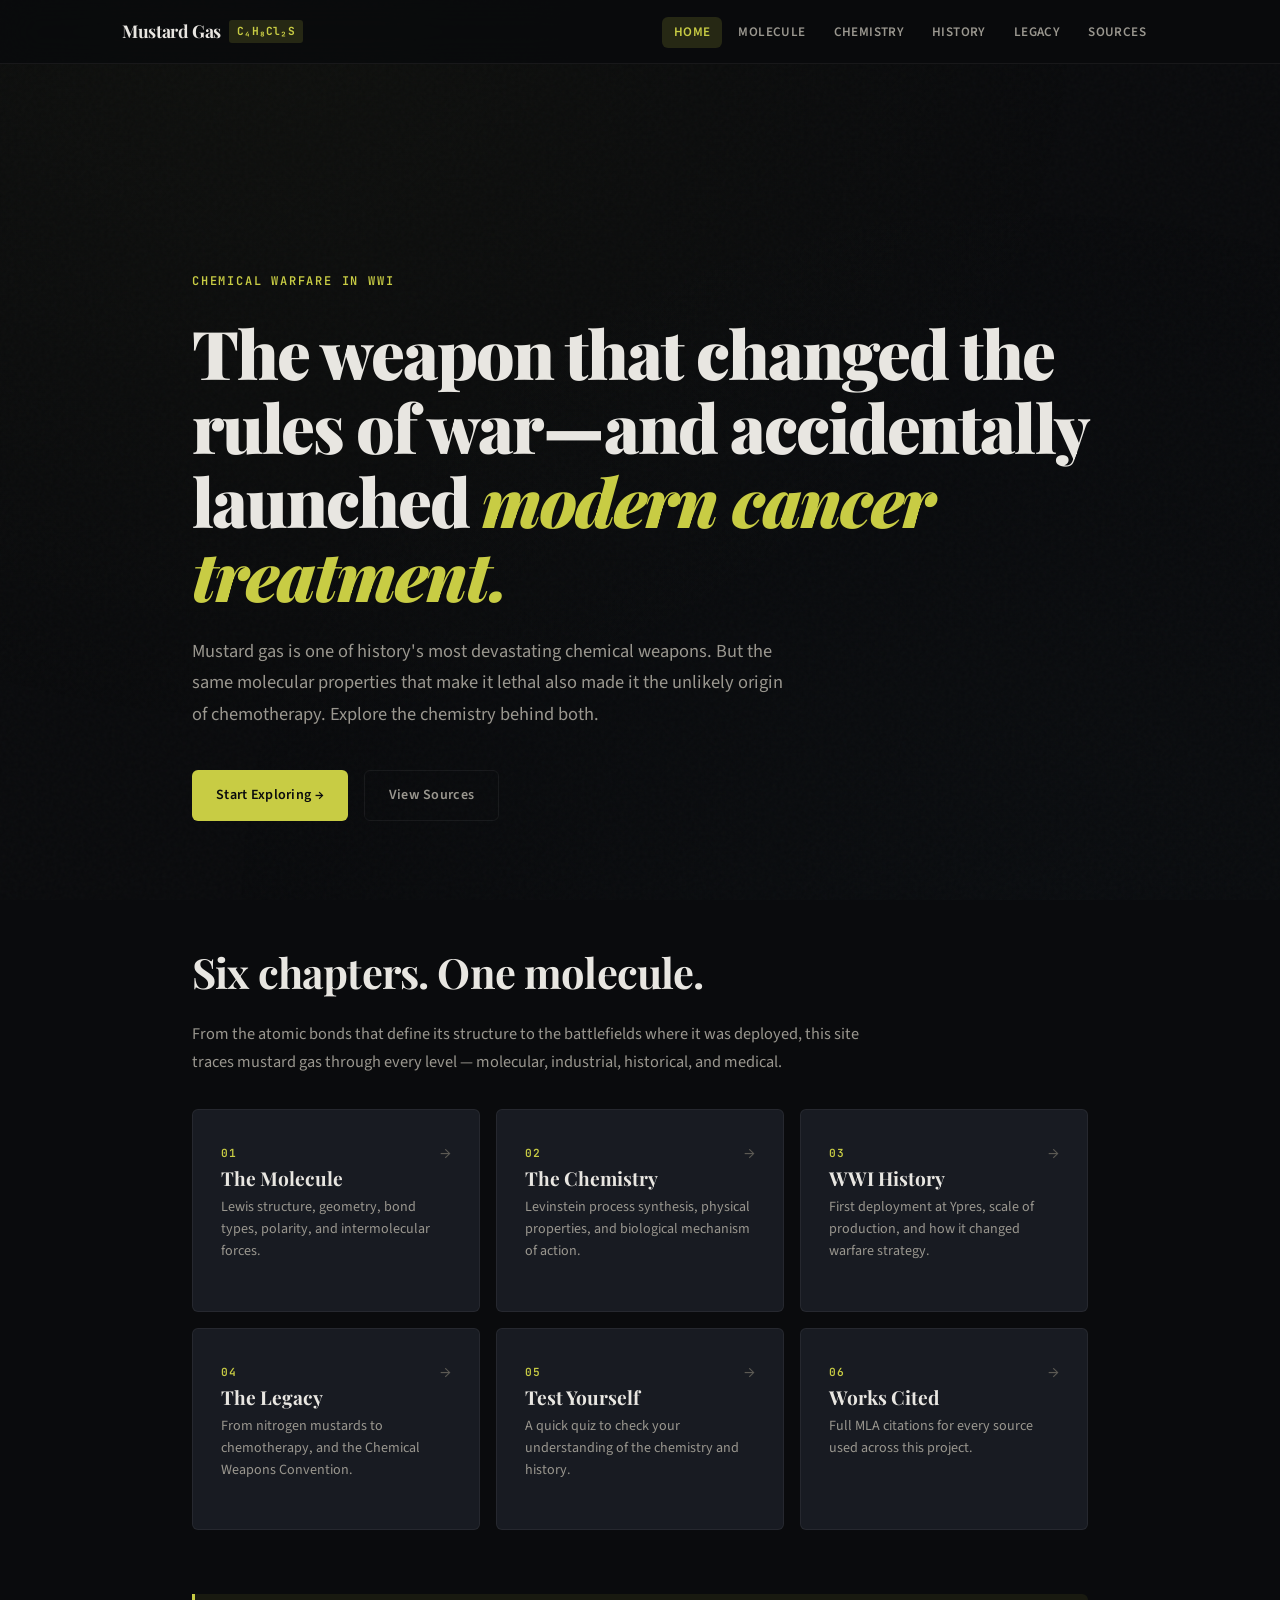
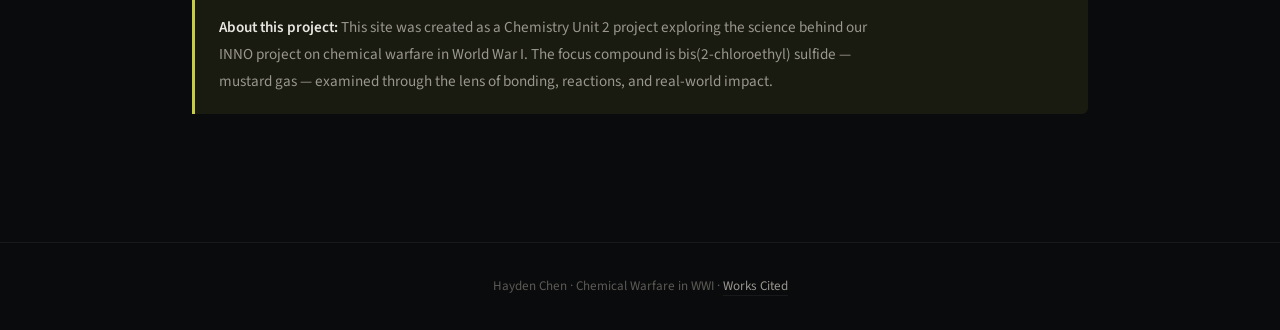
==== commit 60d90f5e: "Update index.html" ====
--- a/index.html
+++ b/index.html
@@ -29,7 +29,7 @@
 
   <main>
     <section class="hero">
-      <p class="hero-eyebrow">Chemistry Unit 2 Project — INNO: Chemical Warfare in WWI</p>
+      <p class="hero-eyebrow">Chemical Warfare in WWI</p>
       <h1>The weapon that changed the rules of war&thinsp;—&thinsp;and accidentally launched <em>modern cancer treatment.</em></h1>
       <p class="hero-subtitle">
         Mustard gas is one of history's most devastating chemical weapons. But the same molecular properties that make it lethal also made it the unlikely origin of chemotherapy. Explore the chemistry behind both.
@@ -41,7 +41,6 @@
     </section>
 
     <section class="content-section reveal">
-      <p class="section-label">What You'll Learn</p>
       <h2>Six chapters. One molecule.</h2>
       <p>
         From the atomic bonds that define its structure to the battlefields where it was deployed, this site traces mustard gas through every level — molecular, industrial, historical, and medical.
@@ -89,7 +88,7 @@
   </main>
 
   <footer>
-    <p>Chemistry Unit 2 Project · INNO: Chemical Warfare in WWI · <a href="sources.html">Works Cited</a></p>
+    <p>Hayden Chen · Chemical Warfare in WWI · <a href="sources.html">Works Cited</a></p>
   </footer>
 
   <script src="script.js"></script>
--- a/style.css
+++ b/style.css
@@ -464,6 +464,8 @@
   margin-top: 0.75rem;
   font-family: var(--font-mono);
   letter-spacing: 0.05em;
+  display: block;
+  text-align: center;
 }
 
 /* ===== MOLECULE DIAGRAM ===== */
@@ -481,6 +483,7 @@
 .molecule-svg {
   max-width: 500px;
   margin: 0 auto;
+  display: block;
 }
 
 /* ===== TIMELINE ===== */
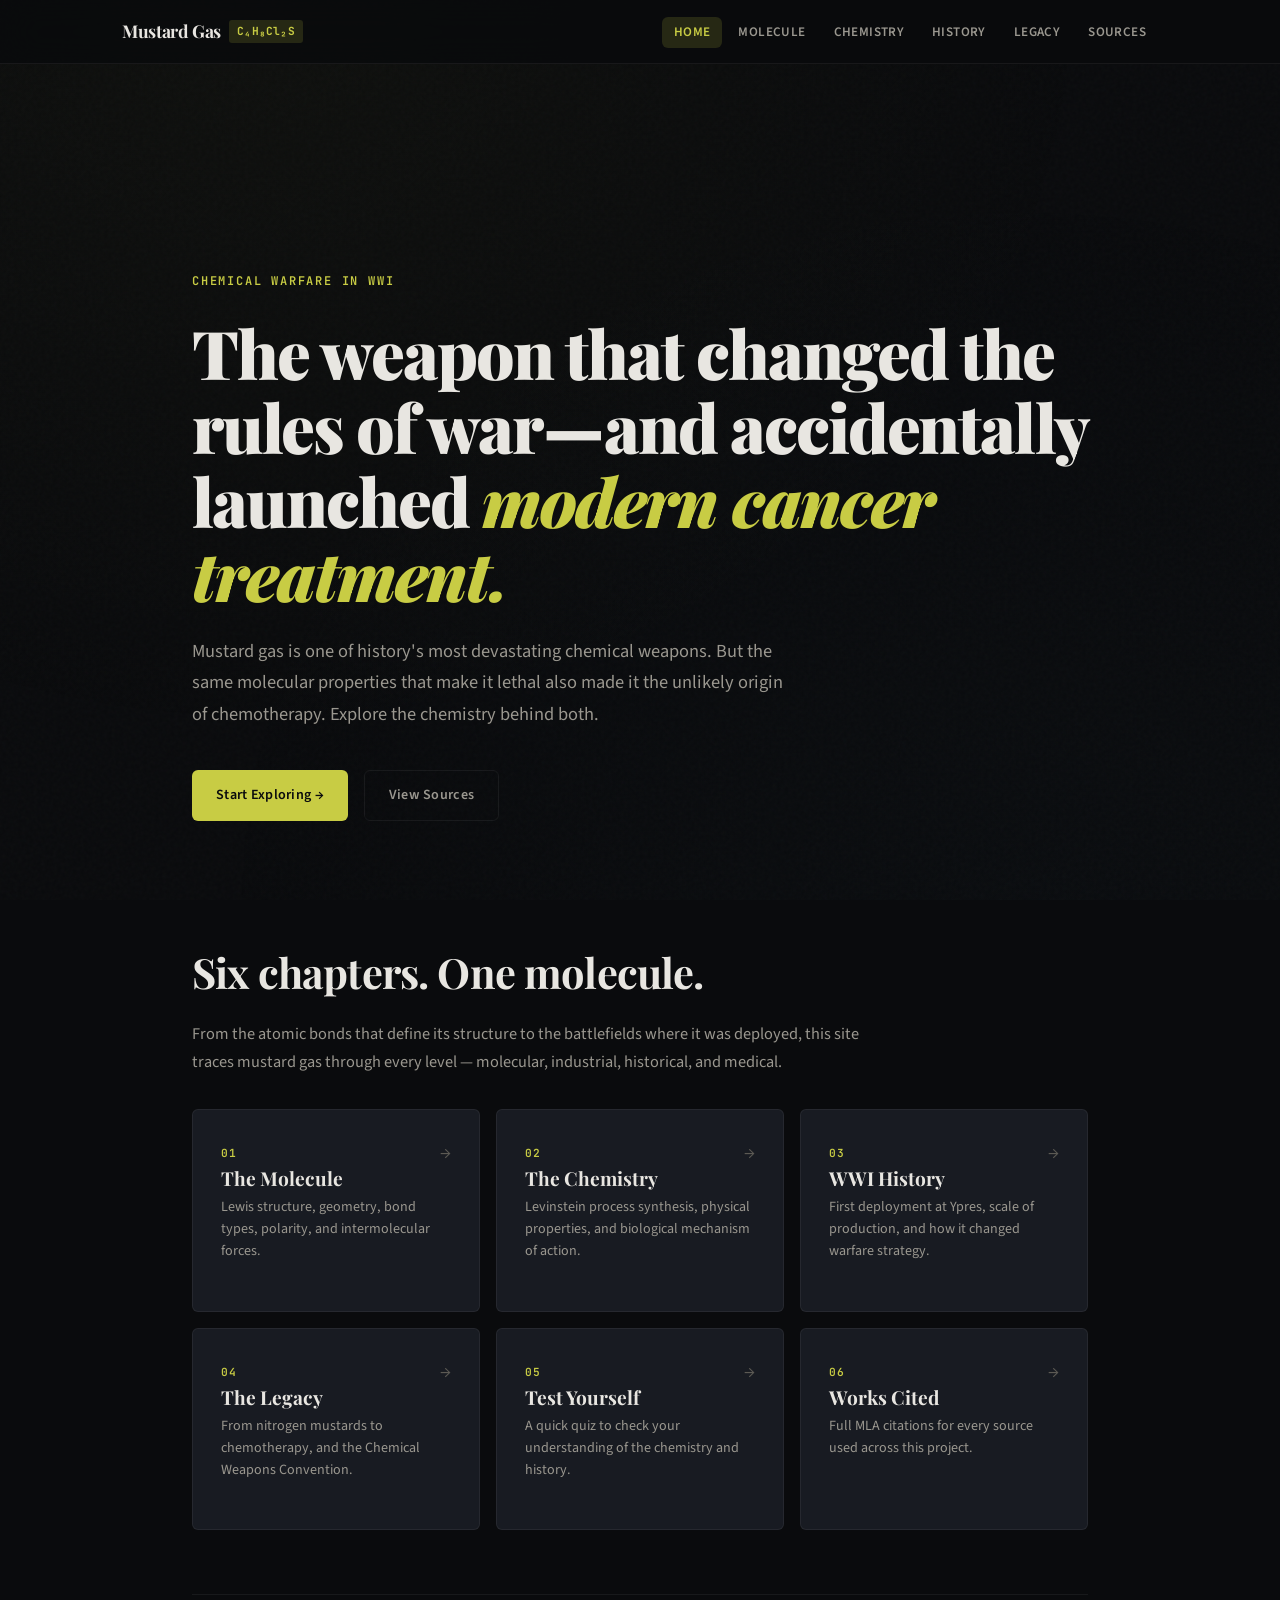
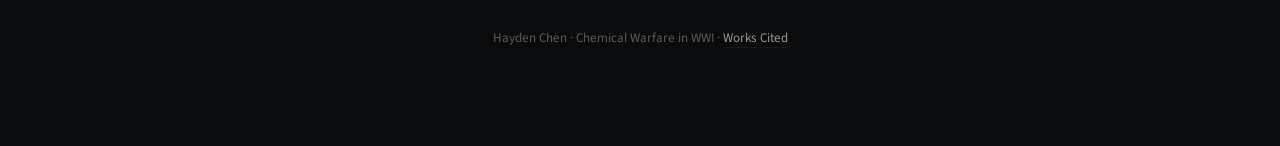
==== commit f2274f8d: "Update index.html" ====
--- a/index.html
+++ b/index.html
@@ -80,13 +80,6 @@
       </div>
     </section>
 
-    <section class="content-section reveal">
-      <div class="callout">
-        <p><strong>About this project:</strong> This site was created as a Chemistry Unit 2 project exploring the science behind our INNO project on chemical warfare in World War I. The focus compound is bis(2-chloroethyl) sulfide — mustard gas — examined through the lens of bonding, reactions, and real-world impact.</p>
-      </div>
-    </section>
-  </main>
-
   <footer>
     <p>Hayden Chen · Chemical Warfare in WWI · <a href="sources.html">Works Cited</a></p>
   </footer>
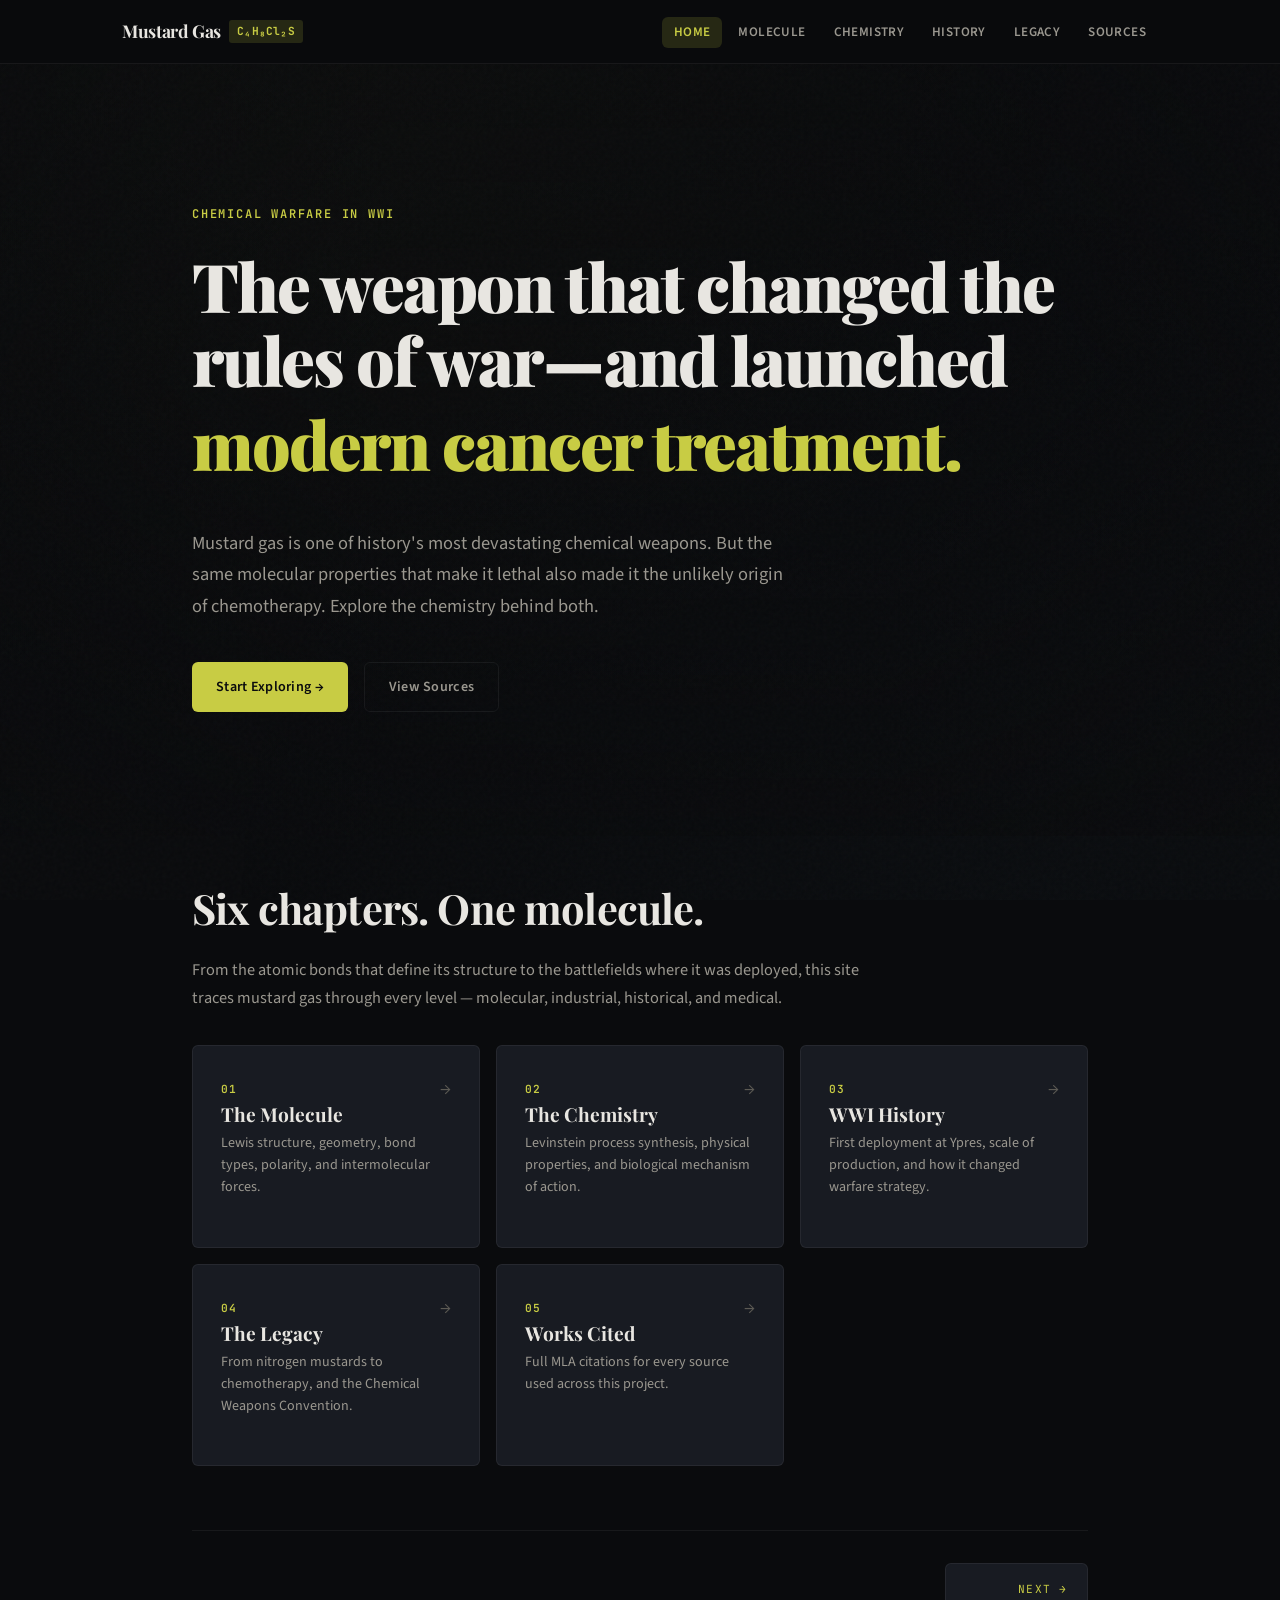
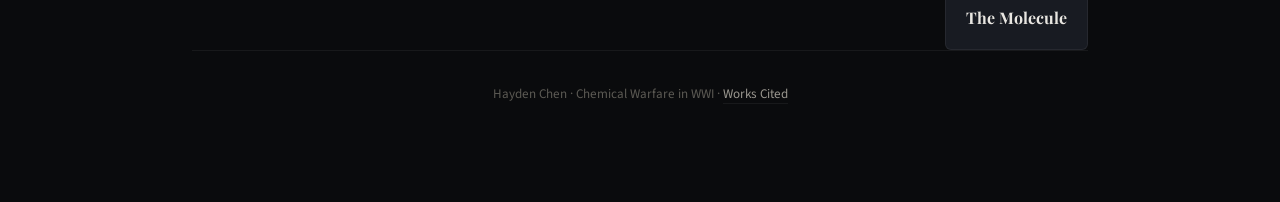
==== commit b16777e8: "update website" ====
--- a/index.html
+++ b/index.html
@@ -1,11 +1,13 @@
 <!DOCTYPE html>
 <html lang="en">
+
 <head>
   <meta charset="UTF-8">
   <meta name="viewport" content="width=device-width, initial-scale=1.0">
   <title>Mustard Gas — The Chemistry of Chemical Warfare</title>
   <link rel="stylesheet" href="style.css">
 </head>
+
 <body>
 
   <nav>
@@ -27,23 +29,36 @@
     </div>
   </nav>
 
-  <main>
-    <section class="hero">
+  <section class="hero">
+    <div class="hero-video-bg">
+      <iframe
+        src="https://www.youtube.com/embed/M-l3BWg5q4Y?autoplay=1&mute=1&loop=1&playlist=M-l3BWg5q4Y&controls=0&showinfo=0&modestbranding=1&rel=0&iv_load_policy=3&disablekb=1&fs=0&playsinline=1"
+        frameborder="0"
+        allow="autoplay; encrypted-media"
+        aria-hidden="true">
+      </iframe>
+      <div class="hero-video-overlay"></div>
+    </div>
+    <div class="hero-content">
       <p class="hero-eyebrow">Chemical Warfare in WWI</p>
-      <h1>The weapon that changed the rules of war&thinsp;—&thinsp;and accidentally launched <em>modern cancer treatment.</em></h1>
+      <h1>The weapon that changed the rules of war&thinsp;—&thinsp;and launched <span class="matchcut-wrap"><span class="matchcut" data-landed="false">modern cancer treatment.</span></span></h1>
       <p class="hero-subtitle">
-        Mustard gas is one of history's most devastating chemical weapons. But the same molecular properties that make it lethal also made it the unlikely origin of chemotherapy. Explore the chemistry behind both.
+        Mustard gas is one of history's most devastating chemical weapons. But the same molecular properties that make
+        it lethal also made it the unlikely origin of chemotherapy. Explore the chemistry behind both.
       </p>
       <div class="hero-cta">
         <a href="molecule.html" class="btn btn-primary">Start Exploring →</a>
         <a href="sources.html" class="btn btn-ghost">View Sources</a>
       </div>
-    </section>
+    </div>
+  </section>
 
+  <main>
     <section class="content-section reveal">
       <h2>Six chapters. One molecule.</h2>
       <p>
-        From the atomic bonds that define its structure to the battlefields where it was deployed, this site traces mustard gas through every level — molecular, industrial, historical, and medical.
+        From the atomic bonds that define its structure to the battlefields where it was deployed, this site traces
+        mustard gas through every level — molecular, industrial, historical, and medical.
       </p>
 
       <div class="nav-card-grid">
@@ -67,23 +82,29 @@
           <h3>The Legacy</h3>
           <p>From nitrogen mustards to chemotherapy, and the Chemical Weapons Convention.</p>
         </a>
-        <a href="quiz.html" class="nav-card">
+        <a href="sources.html" class="nav-card">
           <span class="card-number">05</span>
-          <h3>Test Yourself</h3>
-          <p>A quick quiz to check your understanding of the chemistry and history.</p>
-        </a>
-        <a href="sources.html" class="nav-card">
-          <span class="card-number">06</span>
           <h3>Works Cited</h3>
           <p>Full MLA citations for every source used across this project.</p>
         </a>
       </div>
     </section>
 
-  <footer>
-    <p>Hayden Chen · Chemical Warfare in WWI · <a href="sources.html">Works Cited</a></p>
-  </footer>
+    <!-- PAGE NAV -->
+    <div class="page-nav">
+      <a href="molecule.html" class="next">
+        <span class="nav-dir">Next →</span>
+        <span class="nav-title">The Molecule</span>
+      </a>
+    </div>
+
+    <footer>
+      <p>Hayden Chen · Chemical Warfare in WWI · <a href="sources.html">Works Cited</a></p>
+    </footer>
+
+  </main>
 
   <script src="script.js"></script>
 </body>
-</html>
+
+</html>
--- a/style.css
+++ b/style.css
@@ -1,5 +1,5 @@
 /* ===== FONTS ===== */
-@import url('https://fonts.googleapis.com/css2?family=Playfair+Display:ital,wght@0,400;0,700;0,900;1,400&family=Source+Sans+3:wght@300;400;600;700&family=JetBrains+Mono:wght@400;600&display=swap');
+@import url('https://fonts.googleapis.com/css2?family=Playfair+Display:ital,wght@0,400;0,700;0,900;1,400&family=Source+Sans+3:wght@300;400;600;700&family=JetBrains+Mono:wght@400;600&family=Bebas+Neue&family=Instrument+Serif:ital@0;1&display=swap');
 
 /* ===== CSS VARIABLES ===== */
 :root {
@@ -182,16 +182,68 @@
   z-index: 1;
   max-width: var(--max-width);
   margin: 0 auto;
-  padding: calc(var(--nav-height) + 3rem) 2rem 4rem;
+  padding: 3rem 2rem 4rem;
 }
 
 /* ===== HERO ===== */
 .hero {
+  position: relative;
+  overflow: hidden;
   min-height: calc(100vh - var(--nav-height));
   display: flex;
   flex-direction: column;
   justify-content: center;
-  padding: 4rem 0 2rem;
+  padding: calc(var(--nav-height) + 4rem) 0 3rem;
+}
+
+.hero-content {
+  position: relative;
+  z-index: 2;
+  max-width: var(--max-width);
+  margin: 0 auto;
+  padding: 0 2rem;
+  width: 100%;
+}
+
+/* ===== HERO VIDEO BACKGROUND ===== */
+.hero-video-bg {
+  position: absolute;
+  inset: 0;
+  z-index: 0;
+  pointer-events: none;
+  overflow: hidden;
+}
+
+.hero-video-bg iframe {
+  position: absolute;
+  top: 50%;
+  left: 50%;
+  /* Oversized to fill container at 16:9, then scaled up ~25% to crop black borders */
+  width: max(100%, calc(100vh * 1.7778));
+  height: max(100%, calc(100vw * 0.5625));
+  transform-origin: center center;
+  transform: translate(-50%, -50%) scale(1.4);
+  opacity: 0.45;
+  pointer-events: none;
+  border: none;
+}
+
+.hero-video-overlay {
+  position: absolute;
+  inset: 0;
+  z-index: 1;
+  background:
+    linear-gradient(to bottom,
+      rgba(10,11,13,0.55) 0%,
+      rgba(10,11,13,0.3) 45%,
+      rgba(10,11,13,0.72) 100%
+    ),
+    linear-gradient(to right,
+      rgba(10,11,13,0.4) 0%,
+      transparent 30%,
+      transparent 70%,
+      rgba(10,11,13,0.4) 100%
+    );
 }
 
 .hero-eyebrow {
@@ -218,9 +270,96 @@
   animation: fadeUp 0.8s ease forwards 0.4s;
 }
 
-.hero h1 em {
+/* ===== MATCH-CUT TEXT CYCLER ===== */
+
+/* Fixed-height container — absorbs all size/wrap changes from cycling text */
+.matchcut-wrap {
+  display: block;
+  position: relative;
+  height: 1.45em; /* 1.45× h1 font-size: covers style-spaced (1.25em × 1.1 line-height ≈ 1.38em) */
+  margin-top: 0.15em;
+  overflow: hidden;
+}
+
+.matchcut {
+  position: absolute;
+  top: 0;
+  left: 0;
+  color: var(--text-accent);
+  transition: none;
+}
+
+/* During rapid shuffle — blurred, half-visible */
+.matchcut.shuffling {
+  filter: blur(2px);
+  opacity: 0.5;
+}
+
+/* When it lands — sharp snap-in */
+.matchcut.landing {
+  animation: matchLand 0.3s cubic-bezier(0.22, 1, 0.36, 1) forwards;
+}
+
+@keyframes matchLand {
+  0%   { filter: blur(3px); opacity: 0.4; }
+  40%  { filter: blur(0); opacity: 1; }
+  60%  { filter: blur(0); opacity: 1; transform: scale(1.015); }
+  100% { filter: blur(0); opacity: 1; transform: scale(1); }
+}
+
+/* --- Style variants --- */
+.matchcut.style-italic {
   font-style: italic;
-  color: var(--text-accent);
+  font-family: var(--font-display);
+}
+
+.matchcut.style-mono {
+  font-family: var(--font-mono);
+  font-size: 0.82em;
+  letter-spacing: 0.04em;
+  font-weight: 600;
+  text-transform: uppercase;
+}
+
+.matchcut.style-bold {
+  font-weight: 900;
+  font-family: var(--font-display);
+  font-size: 1.05em;
+}
+
+.matchcut.style-spaced {
+  font-family: 'Bebas Neue', 'Impact', sans-serif;
+  font-weight: 400;
+  letter-spacing: 0.08em;
+  text-transform: uppercase;
+  font-size: 1.25em;
+}
+
+.matchcut.style-script {
+  font-family: var(--font-display);
+  font-style: italic;
+  font-weight: 400;
+  font-size: 1.08em;
+  letter-spacing: -0.01em;
+  text-decoration: underline;
+  text-decoration-color: rgba(200,204,68,0.35);
+  text-underline-offset: 4px;
+  text-decoration-thickness: 2px;
+}
+
+.matchcut.style-thin {
+  font-family: var(--font-body);
+  font-weight: 300;
+  font-style: normal;
+  font-size: 1.02em;
+}
+
+.matchcut.style-editorial {
+  font-family: 'Instrument Serif', Georgia, serif;
+  font-style: italic;
+  font-weight: 400;
+  font-size: 1.15em;
+  letter-spacing: -0.01em;
 }
 
 .hero-subtitle {
@@ -441,8 +580,11 @@
   border-radius: var(--radius);
   padding: 2rem;
   text-align: center;
-  margin: 2rem 0;
+  margin: 2rem auto;
   overflow-x: auto;
+  display: flex;
+  flex-direction: column;
+  align-items: center;
 }
 
 .equation {
@@ -474,12 +616,14 @@
   border: 1px solid var(--border-subtle);
   border-radius: var(--radius);
   padding: 2.5rem;
-  margin: 2rem 0;
+  margin: 2rem auto;
   text-align: center;
   position: relative;
   overflow: hidden;
-}
-
+  display: flex;
+  flex-direction: column;
+  align-items: center;
+}
 .molecule-svg {
   max-width: 500px;
   margin: 0 auto;
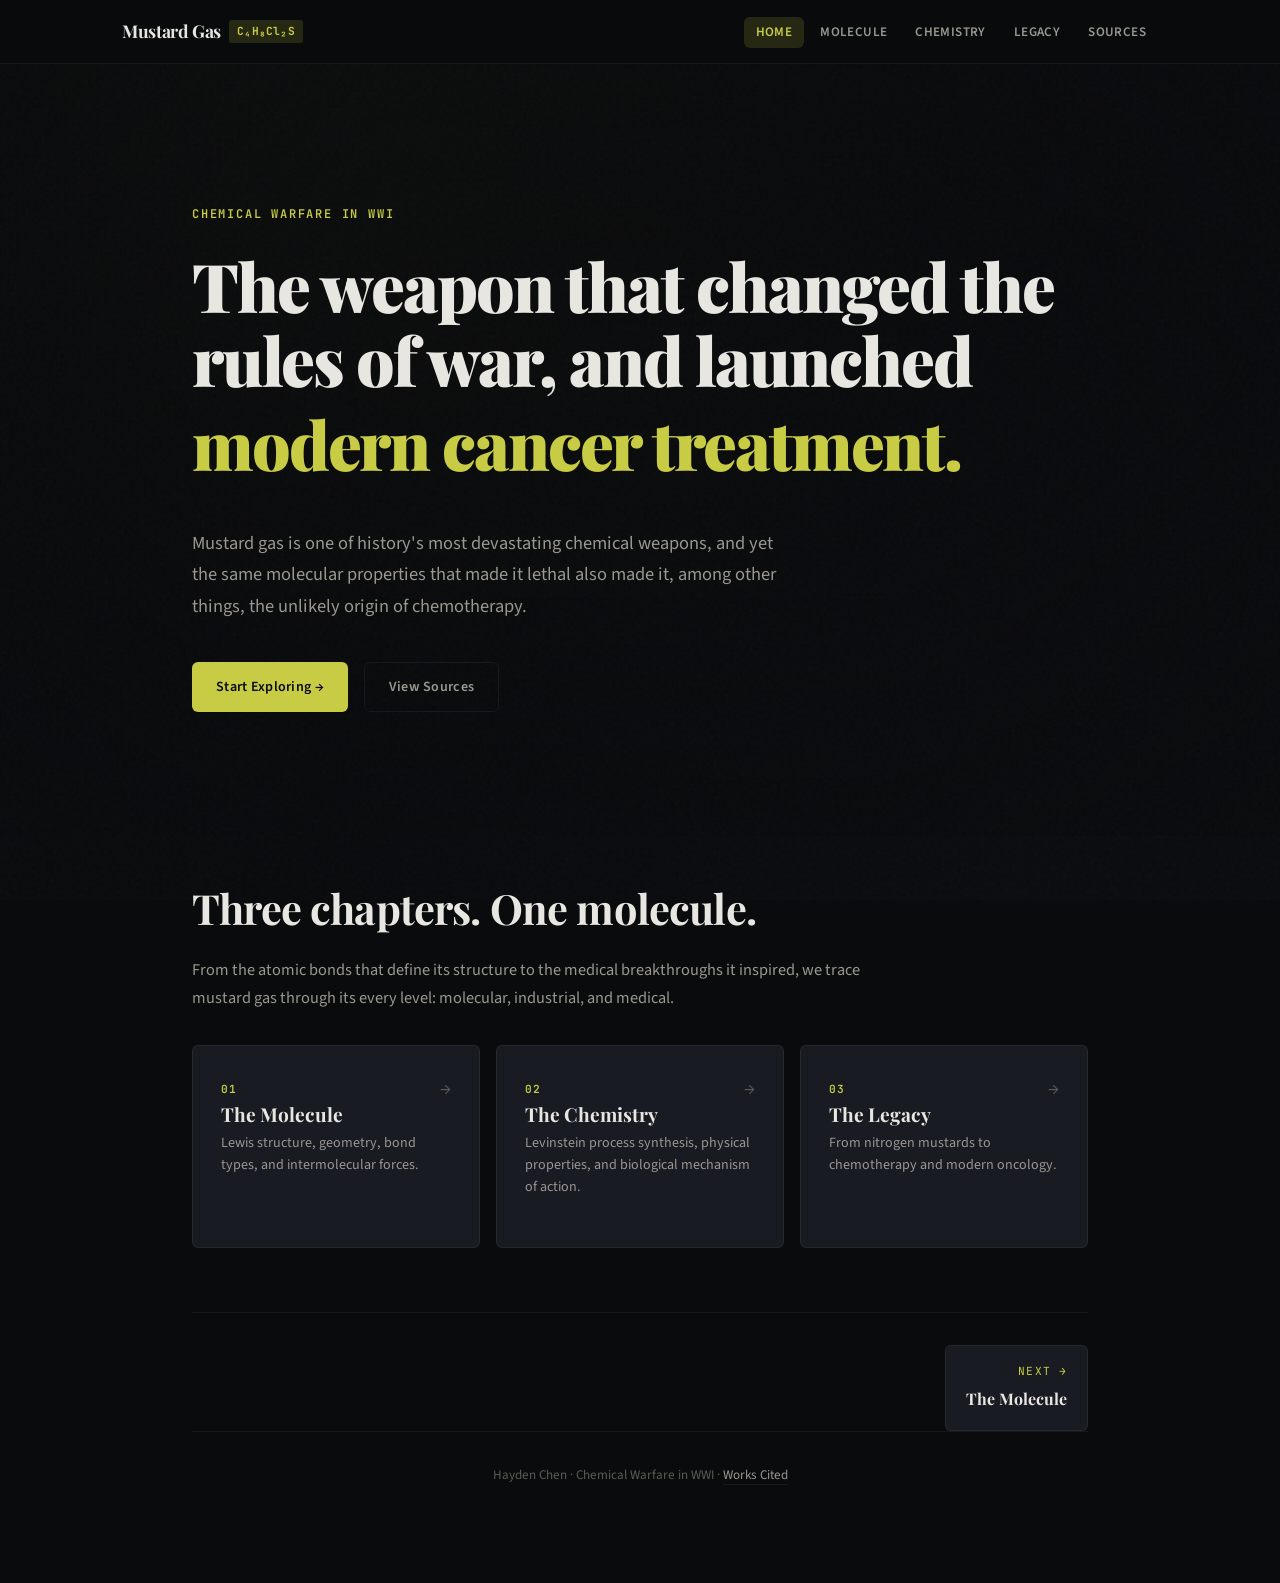
==== commit ea787f3a: "Update index.html" ====
--- a/index.html
+++ b/index.html
@@ -4,7 +4,7 @@
 <head>
   <meta charset="UTF-8">
   <meta name="viewport" content="width=device-width, initial-scale=1.0">
-  <title>Mustard Gas — The Chemistry of Chemical Warfare</title>
+  <title>Mustard Gas: The Chemistry of Chemical Warfare</title>
   <link rel="stylesheet" href="style.css">
 </head>
 
@@ -22,7 +22,6 @@
         <li><a href="index.html">Home</a></li>
         <li><a href="molecule.html">Molecule</a></li>
         <li><a href="chemistry.html">Chemistry</a></li>
-        <li><a href="history.html">History</a></li>
         <li><a href="legacy.html">Legacy</a></li>
         <li><a href="sources.html">Sources</a></li>
       </ul>
@@ -33,18 +32,18 @@
     <div class="hero-video-bg">
       <iframe
         src="https://www.youtube.com/embed/M-l3BWg5q4Y?autoplay=1&mute=1&loop=1&playlist=M-l3BWg5q4Y&controls=0&showinfo=0&modestbranding=1&rel=0&iv_load_policy=3&disablekb=1&fs=0&playsinline=1"
-        frameborder="0"
-        allow="autoplay; encrypted-media"
-        aria-hidden="true">
+        frameborder="0" allow="autoplay; encrypted-media" aria-hidden="true">
       </iframe>
       <div class="hero-video-overlay"></div>
     </div>
     <div class="hero-content">
       <p class="hero-eyebrow">Chemical Warfare in WWI</p>
-      <h1>The weapon that changed the rules of war&thinsp;—&thinsp;and launched <span class="matchcut-wrap"><span class="matchcut" data-landed="false">modern cancer treatment.</span></span></h1>
+      <h1>The weapon that changed the rules of war, and launched <span class="matchcut-wrap"><span class="matchcut"
+            data-landed="false">modern cancer treatment.</span></span></h1>
       <p class="hero-subtitle">
-        Mustard gas is one of history's most devastating chemical weapons. But the same molecular properties that make
-        it lethal also made it the unlikely origin of chemotherapy. Explore the chemistry behind both.
+        Mustard gas is one of history's most devastating chemical weapons, and yet the same molecular properties that
+        made
+        it lethal also made it, among other things, the unlikely origin of chemotherapy.
       </p>
       <div class="hero-cta">
         <a href="molecule.html" class="btn btn-primary">Start Exploring →</a>
@@ -55,37 +54,27 @@
 
   <main>
     <section class="content-section reveal">
-      <h2>Six chapters. One molecule.</h2>
+      <h2>Three chapters. One molecule.</h2>
       <p>
-        From the atomic bonds that define its structure to the battlefields where it was deployed, this site traces
-        mustard gas through every level — molecular, industrial, historical, and medical.
+        From the atomic bonds that define its structure to the medical breakthroughs it inspired, we trace
+        mustard gas through its every level: molecular, industrial, and medical.
       </p>
 
       <div class="nav-card-grid">
         <a href="molecule.html" class="nav-card">
           <span class="card-number">01</span>
           <h3>The Molecule</h3>
-          <p>Lewis structure, geometry, bond types, polarity, and intermolecular forces.</p>
+          <p>Lewis structure, geometry, bond types, and intermolecular forces.</p>
         </a>
         <a href="chemistry.html" class="nav-card">
           <span class="card-number">02</span>
           <h3>The Chemistry</h3>
           <p>Levinstein process synthesis, physical properties, and biological mechanism of action.</p>
         </a>
-        <a href="history.html" class="nav-card">
+        <a href="legacy.html" class="nav-card">
           <span class="card-number">03</span>
-          <h3>WWI History</h3>
-          <p>First deployment at Ypres, scale of production, and how it changed warfare strategy.</p>
-        </a>
-        <a href="legacy.html" class="nav-card">
-          <span class="card-number">04</span>
           <h3>The Legacy</h3>
-          <p>From nitrogen mustards to chemotherapy, and the Chemical Weapons Convention.</p>
-        </a>
-        <a href="sources.html" class="nav-card">
-          <span class="card-number">05</span>
-          <h3>Works Cited</h3>
-          <p>Full MLA citations for every source used across this project.</p>
+          <p>From nitrogen mustards to chemotherapy and modern oncology.</p>
         </a>
       </div>
     </section>
@@ -107,4 +96,4 @@
   <script src="script.js"></script>
 </body>
 
-</html>+</html>
